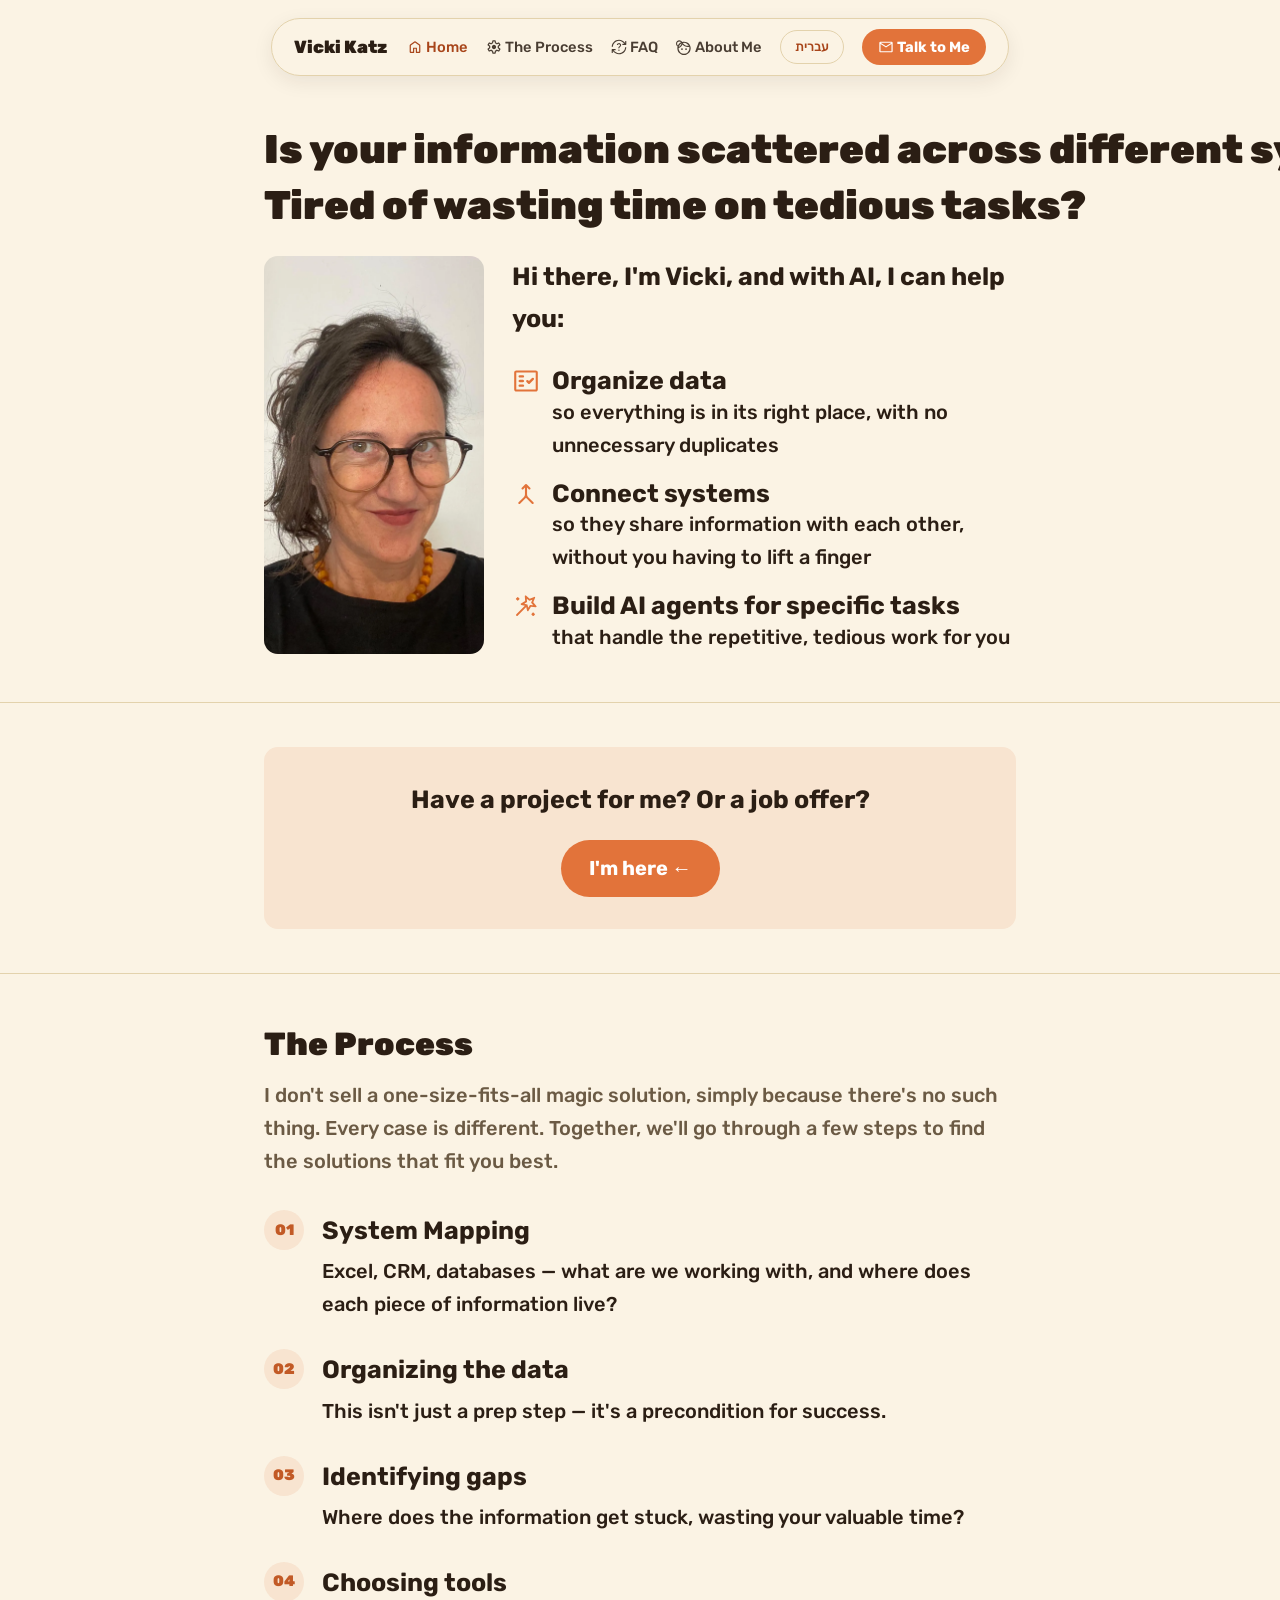
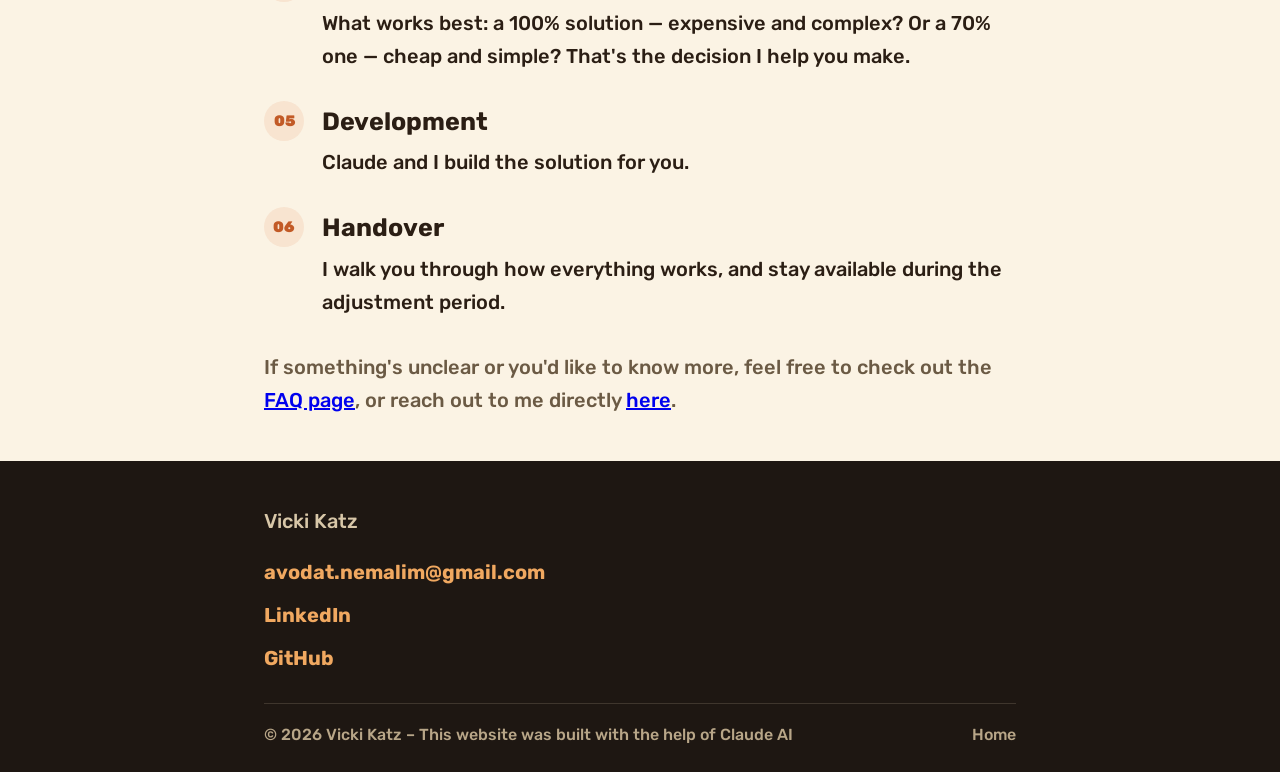
==== en/index.html @ 38c9c701 "Hide WhatsApp button until bot goes live" ====
<!DOCTYPE html>
<html lang="en" dir="ltr">
<head>
  <meta charset="UTF-8">
  <meta name="viewport" content="width=device-width, initial-scale=1.0">
  <title>Vicki Katz — Sorting Out the Chaos Between Your Systems</title>
  <meta name="description" content="Vicki Katz helps small businesses and freelancers organize information scattered across systems, and builds AI agents for specific tasks.">
  <link rel="canonical" href="https://vickatz.com/en/index.html">
  <link rel="alternate" hreflang="he" href="https://vickatz.com/">
  <link rel="alternate" hreflang="en" href="https://vickatz.com/en/index.html">
  <link rel="alternate" hreflang="x-default" href="https://vickatz.com/">
  <meta property="og:type" content="website">
  <meta property="og:locale" content="en_US">
  <meta property="og:site_name" content="Vicki Katz">
  <meta property="og:url" content="https://vickatz.com/en/index.html">
  <meta property="og:title" content="Vicki Katz — Sorting Out the Chaos Between Your Systems">
  <meta property="og:description" content="Vicki Katz helps small businesses and freelancers organize information scattered across systems, and builds AI agents for specific tasks.">
  <meta property="og:image" content="https://vickatz.com/pics/new.jpeg">
  <meta name="twitter:card" content="summary_large_image">
  <link rel="preconnect" href="https://fonts.googleapis.com">
  <link rel="preconnect" href="https://fonts.gstatic.com" crossorigin>
  <link href="https://fonts.googleapis.com/css2?family=Rubik:wght@400;500;700;900&display=swap" rel="stylesheet">
  <link rel="stylesheet" href="../css/style.css?v=18">
  <link rel="icon" type="image/svg+xml" href="../favicon.svg">
  <script type="application/ld+json">
  {
    "@context": "https://schema.org",
    "@type": "Person",
    "name": "Vicki Katz",
    "url": "https://vickatz.com/en/index.html",
    "image": "https://vickatz.com/pics/new.jpeg",
    "email": "mailto:avodat.nemalim@gmail.com",
    "jobTitle": "AI Implementation & Systems Integration",
    "sameAs": [
      "https://www.linkedin.com/in/vickatz-avodat-nemalim/",
      "https://github.com/Barbalisious"
    ],
    "knowsAbout": ["AI agents", "Claude API", "Claude MCP", "system integration", "data organization", "automation"]
  }
  </script>
</head>
<body>

  <header class="site-header">
    <div class="container">
      <a class="brand" href="index.html">Vicki Katz</a>
      <nav class="main-nav">
        <a href="#hero" class="nav-link"><svg class="nav-icon" viewBox="0 -960 960 960" fill="currentColor" aria-hidden="true"><path d="M231.72-191.72h130.4v-211.61q0-15.17 10.61-25.77 10.6-10.61 25.77-10.61h163.33q14.79 0 25.42 10.61 10.63 10.6 10.63 25.77v211.61h130.4v-373.22L480-751.05 231.72-564.94v373.22Zm-72.42 0v-373.16q0-17.33 7.38-32.48 7.37-15.15 21.46-25.44l248.28-186.33q19.39-14.58 43.54-14.58t43.62 14.58L771.86-622.8q14.16 10.29 21.58 25.44 7.42 15.15 7.42 32.48v373.16q0 30.11-21.2 51.27-21.2 21.15-51.38 21.15h-163.5q-15.16 0-25.77-10.61-10.6-10.6-10.6-25.77v-214.56h-96.82v214.56q0 15.17-10.62 25.77-10.61 10.61-25.38 10.61H231.58q-29.95 0-51.11-21.15-21.17-21.16-21.17-51.27ZM480-471.76Z"/></svg>Home</a>
        <a href="#services" class="nav-link"><svg class="nav-icon" viewBox="0 -960 960 960" fill="currentColor" aria-hidden="true"><path d="M417.25-79.97q-16.03 0-28.29-10.19-12.26-10.19-14.26-26.39l-13.67-90.07q-15.41-5.79-33.25-15.65-17.85-9.87-30.91-20.16l-81.93 36.66q-15.63 6.91-31.34 1.77-15.71-5.14-24.18-19.64L96.84-334.41q-8.64-13.97-5.11-29.88 3.54-15.92 17.17-26.4l75.43-56.16q-1.43-7.35-1.76-15.9-.34-8.55-.34-17.25 0-6.87.42-16.24.42-9.37 1.84-18.24l-74.93-55.09q-13.86-10.07-17.53-25.94-3.67-15.87 5.31-30.58l62.08-110.19q8.58-14.1 24.37-19.44 15.78-5.34 31.08 1.23l83.64 37.34q11.9-9.81 28.72-19.47 16.81-9.66 33.8-15.44l13.67-91.82q2-16.44 14.34-26.71t28.71-10.27h125q16.03 0 28.29 10.27 12.26 10.27 14.6 26.71l13.48 90.22q15.92 6.04 33.03 15.62 17.1 9.58 29.65 20.89l83.59-37.34q15.3-6.57 30.68-1.23 15.37 5.34 24.18 19.44l62.9 110.19q8.49 14.54 4.82 30.77t-17.2 25.75l-77 55.09q1.09 8.2 1.67 16.82.58 8.62.58 17.66 0 9.04-.62 17.58-.62 8.55-1.8 16.4l76.34 55.09q13.86 9.86 17.36 26.09 3.5 16.22-4.98 30.43l-62.07 110.77q-8.92 14.26-24.7 19.52-15.79 5.26-31.09-1.65l-82.98-37.33q-11.89 10.13-27.71 19.67-15.81 9.53-34.47 16.64l-13.66 90.24q-2.34 16.2-14.6 26.39-12.26 10.19-28.29 10.19h-125.5Zm22.52-72.42h79.51l14.73-110.18q31.91-8 59.68-23.96t50.94-40.09l104.09 45 36.77-66.49-91.44-67.19q3.83-16.32 6.49-32.23 2.66-15.91 2.66-32.47 0-16.74-2.07-32.4-2.08-15.65-7.08-32.3l91.76-67.86-36.43-66.49-104.68 45.33q-21.5-24.22-50.01-41.41-28.52-17.2-60.68-22.79l-13.59-110.36h-80.68l-13.18 110.11q-34.56 7.6-61.78 23.21-27.23 15.6-51.3 40.91l-102.61-45-37.35 66.49 90.37 66.12q-4.33 17.32-6.83 33.34-2.49 16.03-2.49 32.57 0 16.6 2.24 32.75 2.25 16.14 6.58 33.47l-89.87 66.2 37.43 66.49 102.36-44.58q24.41 24.64 52.59 40.59 28.18 15.94 60.66 23.78l13.21 109.44ZM478.84-350q53.77 0 91.77-38.05 38-38.05 38-92T570.57-572q-38.03-38-91.96-38-54.42 0-92.21 38.05-37.79 38.05-37.79 92T386.4-388q37.79 38 92.44 38Zm.99-130.5Z"/></svg>The Process</a>
        <a href="faq.html" class="nav-link"><svg class="nav-icon" viewBox="0 -960 960 960" fill="currentColor" aria-hidden="true"><path d="M479.76-40.36q-110 0-209.08-59.04-99.09-59.04-160.38-143.5v93.42q0 14.62-10.09 24.53-10.08 9.92-24.36 9.92-14.62 0-24.7-9.92-10.09-9.91-10.09-24.53v-174.93q0-15.33 10.53-25.85 10.52-10.52 25.85-10.52h174.93q14.28 0 24.37 10.08 10.08 10.08 10.08 24.7t-10.08 24.53q-10.09 9.92-24.37 9.92h-91.22q50 73.39 137.86 127.55 87.87 54.17 180.75 54.17 143.41 0 248.7-95.45 105.29-95.45 119.89-236.4 1.41-14.37 11.53-24.46 10.12-10.1 24.9-10.1 13.54 0 23.87 9.52 10.34 9.52 9.34 23.06-7.55 85.2-44.48 158.89-36.92 73.68-95.83 128.05-58.92 54.36-135.43 85.36t-162.49 31Zm.24-809.47q-143.41 0-248.7 95.61-105.29 95.62-119.73 236.57-1.57 14.37-11.69 24.29-10.12 9.93-24.57 9.93-14.11 0-24.2-9.83-10.1-9.83-8.76-24.02 7.06-84.08 43.9-157.48 36.84-73.41 95.68-127.69 58.85-54.28 135.31-85.57Q393.7-919.3 480-919.3q110 0 209.32 59.36 99.33 59.36 160.14 143.51v-93.43q0-14.77 10.13-24.77 10.12-10.01 24.73-10.01 14.61 0 24.61 10.01 10.01 10 10.01 24.77v174.93q0 15.34-10.53 25.69-10.52 10.36-25.52 10.36H707.96q-14.61 0-24.7-9.92-10.08-9.92-10.08-24.53 0-14.62 10.08-24.7 10.09-10.09 24.7-10.09h90.89q-49.89-73.6-138.23-127.66-88.34-54.05-180.62-54.05Zm26.77 588.99q12.51-12.34 12.51-29.73 0-17.38-12.51-29.56-12.51-12.19-29.73-12.19-17.21 0-29.6 12.39t-12.39 29.6q0 17.22 12.39 29.53 12.39 12.3 29.6 12.3 17.22 0 29.73-12.34Zm45.17-230.33q28.26-28.42 42.11-53.47 13.84-25.06 13.84-54.77 0-51.5-36.22-82.53-36.22-31.04-89.65-31.04-40.88 0-73.51 16.81-32.64 16.81-52.7 48.37-7.89 11.64-3.36 24.64 4.53 13.01 17.4 18 12.29 5.07 24.92-.41 12.63-5.48 22.08-16.3 12.36-13.36 28.77-20.88 16.4-7.53 35.52-7.53 26.5 0 44.69 14.84 18.18 14.83 18.18 40.33 0 19.28-11.6 37.07-11.6 17.8-32.13 37.08-30.16 28.13-42.11 46.99-11.95 18.85-14.95 44.43-2.08 13.87 7.6 23.88 9.68 10.02 23.14 10.02 13.54 0 22.76-9.56 9.22-9.56 13.19-23.19 3.74-15.89 13.55-30.19 9.8-14.31 28.48-32.59Z"/></svg>FAQ</a>
        <a href="background.html" class="nav-link"><svg class="nav-icon" viewBox="0 -960 960 960" fill="currentColor" aria-hidden="true"><path d="M321.01-321.41q-15.2-15.29-15.2-37.35 0-22.06 15.3-37.26t37.35-15.2q22.06 0 37.26 15.29 15.21 15.3 15.21 37.36t-15.3 37.26q-15.3 15.2-37.35 15.2-22.06 0-37.27-15.3Zm243.93 0q-15.2-15.29-15.2-37.35 0-22.06 15.3-37.26 15.29-15.2 37.35-15.2 22.06 0 37.34 15.29 15.28 15.3 15.28 37.36t-15.37 37.26q-15.38 15.2-37.44 15.2-22.05 0-37.26-15.3ZM480-72.39q136.97 0 232.41-95.26 95.44-95.25 95.44-232.4 0-24.81-3.67-48.43-3.67-23.61-10.33-44.4-20.34 5.16-41.86 7.24-21.53 2.09-46.34 2.09-93.72 0-176.94-38.89T386.56-633.18q-32.85 78.37-93.62 136.85-60.77 58.48-140.31 90.01v6.53q0 137.11 95.26 232.25Q343.15-72.39 480-72.39Zm-82-647.14q73.5 91.03 147.14 130.95 73.64 39.91 162.27 39.91 20.97 0 34.45-1.33 13.47-1.33 29.47-5.5-43.66-77.5-118.97-126T479.87-730q-22.54 0-44.2 3.25Q414-723.5 398-719.53ZM160.33-481q47.84-20.83 102.42-79.25t80.92-140.58q-79.17 37.5-121.42 94.08T160.33-481ZM398-719.5Zm-54.33 18.67ZM120.61-575.06q29.61-60.66 76.62-107.83 47.01-47.17 107.87-77.07-18.04-25.02-45.96-39.76-27.92-14.74-60.86-14.74-55.64 0-94.02 38.52-38.39 38.52-38.39 94.35 0 33.16 14.66 60.9 14.65 27.74 40.08 45.63ZM324.35-31.48Q251.48-63 197.21-117.04q-54.28-54.04-85.72-127.03-31.44-72.98-31.44-155.96 0-29.63 4.28-58.27 4.27-28.64 12.33-55.48-43.33-25.93-69.41-70.08Q1.18-628.02 1.18-681.6q0-82.43 57.43-139.99 57.42-57.56 139.65-57.56 52.7 0 96.98 25.81 44.29 25.81 70.98 69.76 26.85-8.06 55.45-12.33 28.6-4.28 58.83-4.28 82.74 0 155.51 31.59 72.78 31.6 127.04 85.66 54.26 54.06 85.7 127.04 31.44 72.97 31.44 155.95 0 82.97-31.5 155.82t-85.6 127.09q-54.11 54.24-127 85.65Q563.2.03 480.2.03q-82.99 0-155.85-31.51Zm-127.23-651.4Z"/></svg>About Me</a>
        <a class="lang-switch" href="../index.html">עברית</a>
        <a class="nav-cta" href="mailto:avodat.nemalim@gmail.com"><svg class="nav-icon" viewBox="0 -960 960 960" fill="currentColor" aria-hidden="true"><path d="M152.39-159.3q-29.62 0-51.02-21.4-21.4-21.41-21.4-51.02v-496.56q0-29.68 21.4-51.13 21.4-21.45 51.02-21.45h655.22q29.68 0 51.13 21.45 21.45 21.45 21.45 51.13v496.56q0 29.61-21.45 51.02-21.45 21.4-51.13 21.4H152.39Zm655.22-502.84L499.48-461.48q-5.02 2.65-9.6 4.31-4.58 1.66-9.88 1.66-5.3 0-9.88-1.66-4.58-1.66-9.27-4.31L152.39-662.14v430.42h655.22v-430.42ZM480-518.28l324.28-210H156.39l323.61 210ZM152.39-662.14v8.3-47.34.68-27.78 27.62-.89V-653.79v-8.33 430.4-430.42Z"/></svg>Talk to Me</a>
      </nav>
    </div>
  </header>

  <main>
    <section id="hero" class="hero">
      <div class="container">
        <h1>
          <span class="hero-line">Is your information scattered across different systems?</span>
          <span class="hero-line">Tired of wasting time on tedious tasks?</span>
        </h1>
        <div class="hero-content">
          <div class="hero-portrait">
            <picture>
              <source srcset="../pics/new.webp" type="image/webp">
              <img src="../pics/new.jpeg" alt="Vicki Katz" width="1200" height="1599">
            </picture>
          </div>
          <div class="hero-text">
            <h2 class="hero-subhead">Hi there, I'm Vicki, and with AI, I can help you:</h2>
            <ul class="hero-services-list">
              <li>
                <span class="service-icon" aria-hidden="true">
                  <svg viewBox="0 -960 960 960" fill="currentColor"><path d="M147.06-119.3q-29.62 0-51.02-21.4-21.4-21.41-21.4-51.02v-576.56q0-29.68 21.4-51.13 21.4-21.45 51.02-21.45h665.88q29.69 0 51.13 21.45 21.45 21.45 21.45 51.13v576.56q0 29.61-21.45 51.02-21.44 21.4-51.13 21.4H147.06Zm0-72.42h665.88v-576.56H147.06v576.56ZM375.82-280q16.84 0 28.42-11.5 11.58-11.5 11.58-28.5t-11.58-28.5Q392.66-360 375.82-360H264.08q-17 0-28.5 11.5t-11.5 28.5q0 17 11.5 28.5t28.5 11.5h111.74Zm206.26-196.33-29.06-29q-12.02-12-28.02-11.5t-28 12.5q-11 12-11.5 28t11.5 28l59.41 59.07q11 11.19 25.7 11.19t25.58-10.89l136.05-136.11q12-12 12-28t-12-28q-12-12-28.5-12t-28.52 12.04l-104.64 104.7ZM375.82-440q16.84 0 28.42-11.5 11.58-11.5 11.58-28.5t-11.58-28.5Q392.66-520 375.82-520H264.08q-17 0-28.5 11.5t-11.5 28.5q0 17 11.5 28.5t28.5 11.5h111.74Zm0-160q16.84 0 28.42-11.5 11.58-11.5 11.58-28.5t-11.58-28.5Q392.66-680 375.82-680H264.08q-17 0-28.5 11.5t-11.5 28.5q0 17 11.5 28.5t28.5 11.5h111.74ZM147.06-191.72v-576.56 576.56Z"/></svg>
                </span>
                <span class="service-text"><strong>Organize data</strong>so everything is in its right place, with no unnecessary duplicates</span>
              </li>
              <li>
                <span class="service-icon" aria-hidden="true">
                  <svg viewBox="0 -960 960 960" fill="currentColor"><path d="m480-347.29-202.8 202.8q-10.52 10.68-25.06 10.64-14.54-.03-25.31-11.14-11.03-10.69-11.03-25.03 0-14.33 11.03-25.52l175.65-175.81q23.2-22.87 32.34-45.62 9.14-22.74 9.14-58.86v-226.49l-56.82 56.81q-10.85 10.68-25.18 10.68-14.34 0-25.19-11.01-11.02-11.02-11.02-25.36t11.02-25.52l117.64-117.64q10.85-10.85 25.59-10.85t25.93 10.85l117.8 118.14q10.52 10.68 10.69 25.1.17 14.42-10.69 25.28-11.02 11.18-25.44 11.22-14.41.04-25.1-10.98l-56.81-56.72v226.49q0 36.12 8.97 58.86 8.97 22.75 32.17 45.62l176.15 175.98q10.53 11.02 10.65 25.39.13 14.37-10.65 24.99-11.02 11.18-25.43 11.18-14.42 0-25.44-11.18L480-347.29Z"/></svg>
                </span>
                <span class="service-text"><strong>Connect systems</strong>so they share information with each other, without you having to lift a finger</span>
              </li>
              <li>
                <span class="service-icon" aria-hidden="true">
                  <svg viewBox="0 -960 960 960" fill="currentColor"><path d="m649.74-451.33-88.41 142.16q-8.29 14-23.73 11-15.43-3-19.43-18.16L487-442.83 193.36-149.86q-9.69 9.69-22.19 9.53-12.5-.17-22-9.5-9.67-9.34-9.67-22.17 0-12.83 9.69-22.54l292.48-292.63L315.5-518.5q-15.5-4-18.08-19.25-2.59-15.25 11.08-23.92l142.17-88.73-11.5-167.1q-1.34-15.52 12.75-22.84 14.08-7.33 26.25 3.01L606-729.67 761-792q14.67-5.83 25.5 5.3 10.83 11.13 5.33 25.7l-63 155 107.84 128q10.33 12.17 3.34 26.25T817.5-439l-167.76-12.33ZM138.07-712.54q-4.9-4.91-4.9-11.19 0-6.27 4.83-11.44l47.2-46.8q4.92-4.86 11.19-4.86 6.28 0 11.44 4.83l46 46q4.84 4.98 4.84 11.33 0 6.36-4.84 11.34l-47.16 46.83q-4.84 5.17-11.34 5.17T184-666.5l-45.93-46.04ZM557-422.17l58.77-95 112.06 8.34-72.66-85.67L697-698l-103.5 41.83-85.67-72.5 8.34 112.02-95 59.15L530-530.33l27 108.16ZM713.33-138l-46.59-46.6q-4.91-4.9-4.82-11.4.08-6.5 5.25-11.33l46.03-45.93q4.92-4.91 11.19-4.91 6.28 0 11.44 4.84l46.6 46.59q4.9 4.91 4.65 11.41t-5.15 11.4L736-138q-4.98 4.83-11.33 4.83-6.36 0-11.34-4.83Zm-138.5-437.83Z"/></svg>
                </span>
                <span class="service-text"><strong>Build AI agents for specific tasks</strong>that handle the repetitive, tedious work for you</span>
              </li>
            </ul>
          </div>
        </div>
      </div>
    </section>

    <section id="contact" class="contact-box">
      <div class="container">
        <div class="contact-card">
          <p>Have a project for me? Or a job offer?</p>
          <a class="btn" href="mailto:avodat.nemalim@gmail.com">I'm here ←</a>
        </div>
      </div>
    </section>

    <section id="services" class="steps-section">
      <div class="container">
        <div class="steps-header">
          <h2>The Process</h2>
          <p>I don't sell a one-size-fits-all magic solution, simply because there's no such thing. Every case is different. Together, we'll go through a few steps to find the solutions that fit you best.</p>
        </div>
        <div class="steps-list">
          <div class="step-item">
            <span class="step-num">01</span>
            <div class="step-body">
              <h3>System Mapping</h3>
              <p>Excel, CRM, databases — what are we working with, and where does each piece of information live?</p>
            </div>
          </div>
          <div class="step-item">
            <span class="step-num">02</span>
            <div class="step-body">
              <h3>Organizing the data</h3>
              <p>This isn't just a prep step — it's a precondition for success.</p>
            </div>
          </div>
          <div class="step-item">
            <span class="step-num">03</span>
            <div class="step-body">
              <h3>Identifying gaps</h3>
              <p>Where does the information get stuck, wasting your valuable time?</p>
            </div>
          </div>
          <div class="step-item">
            <span class="step-num">04</span>
            <div class="step-body">
              <h3>Choosing tools</h3>
              <p>What works best: a 100% solution — expensive and complex? Or a 70% one — cheap and simple? That's the decision I help you make.</p>
            </div>
          </div>
          <div class="step-item">
            <span class="step-num">05</span>
            <div class="step-body">
              <h3>Development</h3>
              <p>Claude and I build the solution for you.</p>
            </div>
          </div>
          <div class="step-item">
            <span class="step-num">06</span>
            <div class="step-body">
              <h3>Handover</h3>
              <p>I walk you through how everything works, and stay available during the adjustment period.</p>
            </div>
          </div>
        </div>
        <p class="steps-followup">If something's unclear or you'd like to know more, feel free to check out the <a href="faq.html">FAQ page</a>, or reach out to me directly <a href="mailto:avodat.nemalim@gmail.com">here</a>.</p>
      </div>
    </section>
  </main>

  <footer class="site-footer">
    <div class="container">
      <p class="footer-lead">Vicki Katz</p>
      <ul class="contact-list">
        <li><a href="mailto:avodat.nemalim@gmail.com">avodat.nemalim@gmail.com</a></li>
        <li><a href="https://www.linkedin.com/in/vickatz-avodat-nemalim/" target="_blank" rel="noopener">LinkedIn</a></li>
        <li><a href="https://github.com/Barbalisious" target="_blank" rel="noopener">GitHub</a></li>
      </ul>
      <div class="footer-bottom">
        <span>© 2026 Vicki Katz – This website was built with the help of Claude AI</span>
        <a href="index.html">Home</a>
      </div>
    </div>
  </footer>

  <!-- WhatsApp bot not live yet (pending Meta Business Verification) - hidden until ready
  <a class="whatsapp-float" href="https://wa.me/972515241006?text=Hi%2C%20I%27d%20like%20to%20hear%20more%20about%20your%20services" target="_blank" rel="noopener" aria-label="Message me on WhatsApp">
    <svg viewBox="0 0 32 32" aria-hidden="true"><path d="M16.04 3C9.37 3 3.98 8.39 3.98 15.06c0 2.23.6 4.32 1.65 6.12L3 29l8.02-2.1a12.02 12.02 0 0 0 5.02 1.09h.01c6.67 0 12.06-5.39 12.06-12.06C28.11 8.39 22.72 3 16.04 3zm0 21.9h-.01a9.85 9.85 0 0 1-5.02-1.37l-.36-.21-4.76 1.25 1.27-4.64-.24-.38a9.83 9.83 0 0 1-1.51-5.23c0-5.44 4.43-9.87 9.88-9.87 5.44 0 9.87 4.43 9.87 9.87 0 5.45-4.43 9.88-9.87 9.88zm5.42-7.4c-.3-.15-1.76-.87-2.03-.97-.27-.1-.47-.15-.67.15-.2.3-.77.97-.94 1.17-.17.2-.35.22-.65.07-.3-.15-1.25-.46-2.38-1.47-.88-.78-1.47-1.75-1.65-2.05-.17-.3-.02-.46.13-.6.13-.13.3-.35.45-.52.15-.17.2-.3.3-.5.1-.2.05-.37-.02-.52-.07-.15-.67-1.61-.92-2.2-.24-.58-.49-.5-.67-.51h-.57c-.2 0-.52.07-.79.37-.27.3-1.04 1.02-1.04 2.48 0 1.46 1.06 2.87 1.21 3.07.15.2 2.09 3.2 5.07 4.49.71.31 1.26.49 1.69.63.71.23 1.36.2 1.87.12.57-.09 1.76-.72 2.01-1.41.25-.7.25-1.29.17-1.41-.07-.13-.27-.2-.57-.35z"/></svg>
  </a>
  -->

  <script src="../js/scrollspy.js" defer></script>
</body>
</html>
---- css/style.css ----
/* ---------- Design tokens: Warm Rustic palette ---------- */
:root {
  --bg: #FBF3E4;          /* soft cream background */
  --surface: #F3E4C6;     /* light tan surface (cards, chips) */
  --text: #2B1E14;        /* warm near-black brown, body text */
  --text-muted: #6B5A44;  /* warm muted brown-gray */
  --accent: #E2733A;      /* coral-orange, primary accent (backgrounds/buttons only) */
  --accent-dark: #C25A26; /* darker coral, hover state */
  --accent-text: #A8451A; /* accent text on light bg — meets WCAG AA 4.5:1 (accent alone is only 2.82:1) */
  --olive: #55552B;       /* olive green, secondary accent */
  --brick: #6E2A1C;       /* dark brick red, dramatic accent */
  --dark-bg: #1E1712;     /* near-black warm brown, dark sections */
  --dark-text: #F3E4C6;   /* cream text on dark sections */
  --border: #E3D2AC;      /* warm border tone */
  --olive-tint: #E2DBC8;  /* olive, lightened for section backgrounds */
  --brick-tint: #E6D5C6;  /* brick, lightened for section backgrounds */
  --accent-tint: #F8E4D0; /* coral accent, lightened for section backgrounds */
  --radius: 14px;
  --max-width: 800px;
  --font: "Rubik", -apple-system, "Segoe UI", Roboto, "Helvetica Neue", Arial, sans-serif;

  /* ---------- Type scale: 1.25 ratio between each level ---------- */
  --fs-small: 16px;
  --fs-body: 20px;
  --fs-h3: 25px;
  --fs-h2: 32px;
  --fs-h1-max: 40px;
}

* { box-sizing: border-box; }

html, body {
  margin: 0;
  padding: 0;
  scroll-behavior: smooth;
}

body {
  background: var(--bg);
  color: var(--text);
  font-family: var(--font);
  line-height: 1.65;
  font-size: var(--fs-body);
  font-weight: 500;
}

.container {
  max-width: var(--max-width);
  margin-inline: auto;
  padding-inline: 24px;
}

/* ---------- Floating pill header ---------- */
header.site-header {
  position: sticky;
  top: 18px;
  z-index: 100;
  display: flex;
  justify-content: center;
  padding-inline: 16px;
}

.site-header .container {
  display: flex;
  align-items: center;
  justify-content: space-between;
  gap: 20px;
  flex-wrap: wrap;
  background: var(--bg);
  border: 1px solid var(--border);
  border-radius: 999px;
  padding: 10px 22px;
  box-shadow: 0 6px 20px rgba(43, 30, 20, 0.08);
  max-width: fit-content;
}

@media (max-width: 640px) {
  .site-header .container {
    max-width: calc(100vw - 32px);
    border-radius: 24px;
    flex-direction: column;
    align-items: center;
    padding: 16px 18px;
  }

  nav.main-nav {
    flex-wrap: wrap;
    justify-content: center;
    row-gap: 12px;
  }
}

.brand {
  font-weight: 900;
  font-size: 1.1rem;
  color: var(--text);
  text-decoration: none;
}

nav.main-nav {
  display: flex;
  align-items: center;
  gap: 18px;
  font-size: 0.92rem;
}

nav.main-nav a {
  display: inline-flex;
  align-items: center;
  gap: 3px;
  color: var(--text);
  text-decoration: none;
  opacity: 0.85;
  font-weight: 500;
}

.nav-icon {
  flex: 0 0 auto;
  width: 16px;
  height: 16px;
  display: block;
}

nav.main-nav a:hover { opacity: 1; color: var(--accent-text); }

nav.main-nav a.lang-switch {
  border: 1px solid var(--border);
  border-radius: 999px;
  padding: 5px 14px;
  font-size: 0.82rem;
  color: var(--accent-text);
  opacity: 1;
}

nav.main-nav a.lang-switch:hover {
  background: var(--accent);
  color: #fff;
  border-color: var(--accent);
}

nav.main-nav a.nav-link.active {
  opacity: 1;
  color: var(--accent-text);
}

nav.main-nav a.nav-cta {
  background: var(--accent);
  color: #fff;
  border-radius: 999px;
  padding: 6px 16px;
  opacity: 1;
  font-weight: 700;
}

nav.main-nav a.nav-cta:hover {
  background: var(--accent-dark);
  color: #fff;
}

/* ---------- Hero ---------- */
.hero {
  padding-block: 64px 48px;
}

.hero h1 {
  font-family: var(--font);
  font-weight: 900;
  margin: 0 0 22px;
  color: var(--text);
}

/* Each sentence must stay on its own single line, never wrapping to a
   second line — font-size scales down with viewport width to keep the
   longer sentence intact on narrow screens. */
.hero-line {
  display: block;
  font-size: clamp(1.3rem, 5.2vw, 2.5rem);
  line-height: 1.4;
  white-space: nowrap;
}

@media (max-width: 480px) {
  .hero-line {
    font-size: clamp(1rem, 5.8vw, 2.5rem);
    white-space: normal;
  }
}

.hero-content {
  display: flex;
  align-items: stretch;
  gap: 28px;
}

.hero-portrait {
  flex: 0 0 auto;
  width: 220px;
  border-radius: var(--radius);
  overflow: hidden;
}

.hero-portrait img {
  display: block;
  width: 100%;
  height: 100%;
  object-fit: cover;
}

.hero-text {
  flex: 1 1 auto;
  min-width: 0;
}

@media (max-width: 640px) {
  .hero-content {
    flex-direction: column;
  }

  .hero-portrait {
    width: 140px;
    height: auto;
    align-self: flex-start;
  }

  .hero-portrait img {
    height: auto;
  }
}

.hero-subhead {
  margin: 0 0 28px;
  max-width: 34em;
  font-size: var(--fs-h3);
  font-weight: 700;
}

.hero-services-list {
  list-style: none;
  margin: 0;
  padding: 0;
  display: flex;
  flex-direction: column;
  gap: 18px;
}

.hero-services-list li {
  display: flex;
  align-items: flex-start;
  gap: 12px;
}

.service-icon {
  flex: 0 0 auto;
  width: 28px;
  height: 28px;
  color: var(--accent);
}

.service-icon svg {
  display: block;
  width: 100%;
  height: 100%;
}

.service-text {
  font-size: var(--fs-body);
  color: var(--text);
}

.service-text strong {
  display: block;
  font-size: var(--fs-h3);
  font-weight: 700;
  line-height: 1.15;
  color: var(--text);
}

/* ---------- Sections ---------- */
section {
  padding-block: 44px;
  border-top: 1px solid var(--border);
}

section:first-of-type { border-top: none; }

section h2 {
  font-weight: 900;
  font-size: var(--fs-h2);
  margin: 0 0 20px;
}

section h3 {
  font-weight: 700;
  font-size: var(--fs-h3);
  margin: 28px 0 8px;
}

section p {
  margin: 0 0 14px;
  color: var(--text);
}

section p.muted {
  color: var(--text-muted);
  font-size: var(--fs-small);
}

/* ---------- "Talk to me" box ---------- */
.contact-box {
  padding-block: 44px;
}

.contact-card {
  background: var(--accent-tint);
  border-radius: var(--radius);
  padding: 32px 28px;
  text-align: center;
}

.contact-card p {
  font-size: var(--fs-h3);
  font-weight: 700;
  margin: 0 0 20px;
}

.btn {
  display: inline-block;
  background: var(--accent);
  color: #fff;
  text-decoration: none;
  font-weight: 700;
  padding: 12px 28px;
  border-radius: 999px;
  transition: background 0.2s ease;
}

.btn:hover {
  background: var(--accent-dark);
  color: #fff;
}

/* ---------- "How it works" steps (static, no scroll-driven reveal) ---------- */
.steps-section {
  padding-block: 44px;
}

.steps-header {
  margin-bottom: 32px;
}

.steps-header h2 {
  margin: 0 0 8px;
}

.steps-header p {
  color: var(--text-muted);
  margin: 0;
}

.steps-list {
  display: flex;
  flex-direction: column;
  gap: 28px;
}

.step-item {
  display: flex;
  align-items: flex-start;
  gap: 18px;
}

.steps-followup {
  margin: 32px 0 0;
  color: var(--text-muted);
}

.step-num {
  flex: 0 0 auto;
  width: 40px;
  height: 40px;
  border-radius: 50%;
  background: var(--accent-tint);
  color: var(--accent-dark);
  display: flex;
  align-items: center;
  justify-content: center;
  font-weight: 900;
  font-size: 0.95rem;
}

.step-body h3 {
  margin: 0 0 4px;
}

.step-body p {
  margin: 0;
}

/* ---------- Dark section (visual rhythm break) ---------- */
section.section-dark {
  background: var(--dark-bg);
  color: var(--dark-text);
}

section.section-dark h2 {
  color: var(--dark-text);
}

section.section-dark p,
section.section-dark p.muted {
  color: #D8C7A8;
}

section.section-dark .contact-list a,
section.section-dark .cta-line a {
  color: #F0A860;
}

section.section-dark .contact-note {
  color: #B8A688;
}

section.section-dark .btn {
  background: var(--accent);
}

/* ---------- Chips (tools) ---------- */
.chips {
  display: flex;
  flex-wrap: wrap;
  gap: 10px;
  margin-top: 10px;
}

.chip {
  background: var(--surface);
  border: 1px solid var(--border);
  border-radius: 999px;
  padding: 6px 14px;
  font-size: var(--fs-small);
  color: var(--olive);
  font-weight: 500;
}

/* ---------- Contact ---------- */
.contact-list {
  list-style: none;
  padding: 0;
  margin: 18px 0 0;
  display: flex;
  flex-direction: column;
  gap: 10px;
}

.contact-list a {
  color: var(--accent-text);
  text-decoration: none;
  font-weight: 700;
}

.contact-list a:hover { text-decoration: underline; }

.contact-note {
  color: var(--text-muted);
  font-size: var(--fs-small);
}

.cta-line {
  margin-top: 26px;
  font-weight: 700;
}

.cta-line a {
  color: var(--accent-text);
  text-decoration: none;
}

.cta-line a:hover { text-decoration: underline; }

/* ---------- Source / citation note ---------- */
.source-note {
  border-inline-start: 3px solid var(--accent);
  padding-inline-start: 14px;
  color: var(--text-muted);
  font-size: var(--fs-small);
}

.scroll-invite {
  text-align: center;
  color: var(--text-muted);
  margin-top: 30px;
  font-size: var(--fs-small);
}

/* ---------- Two-path CTA (About section) ---------- */
.path-grid {
  display: grid;
  grid-template-columns: repeat(2, 1fr);
  gap: 18px;
  margin-top: 32px;
}

.path-card {
  background: var(--surface);
  border: 1px solid var(--border);
  border-radius: var(--radius);
  padding: 22px;
}

.path-card h3 {
  margin: 0 0 8px;
}

.path-card p {
  color: var(--text-muted);
  font-size: var(--fs-small);
  margin: 0;
}

/* ---------- FAQ accordion ---------- */
.faq-list {
  display: flex;
  flex-direction: column;
  gap: 14px;
}

.faq-item {
  background: var(--surface);
  border: 1px solid var(--border);
  border-radius: var(--radius);
  overflow: hidden;
}

.faq-question {
  display: flex;
  align-items: center;
  justify-content: space-between;
  gap: 16px;
  padding: 18px 22px;
  cursor: pointer;
  list-style: none;
  font-weight: 700;
  font-size: var(--fs-h3);
  color: var(--text);
}

.faq-question::-webkit-details-marker { display: none; }
.faq-question::marker { content: ""; }

.faq-question:hover { color: var(--accent-dark); }

.faq-toggle {
  flex: 0 0 auto;
  width: 28px;
  height: 28px;
  border-radius: 50%;
  background: var(--accent-tint);
  color: var(--accent-dark);
  display: flex;
  align-items: center;
  justify-content: center;
  font-size: 1.2rem;
  line-height: 1;
  font-weight: 700;
  transition: transform 0.2s ease;
}

.faq-item[open] .faq-toggle {
  transform: rotate(45deg);
}

.faq-answer {
  padding: 0 22px 20px;
}

.faq-answer p {
  margin: 0 0 12px;
  color: var(--text);
}

.faq-answer p:last-child { margin-bottom: 0; }

.faq-answer ul {
  margin: 0;
  padding-inline-start: 20px;
}

.faq-answer li { margin-bottom: 8px; }

.faq-answer li:last-child { margin-bottom: 0; }

.faq-answer sup {
  font-size: 0.7em;
  color: var(--text-muted);
}

/* ---------- FAQ sources ---------- */
.faq-sources {
  margin-top: 36px;
}

.faq-sources h3 {
  margin: 0 0 12px;
  font-size: var(--fs-small);
  font-weight: 700;
  color: var(--text);
}

.faq-sources ol {
  margin: 0;
  padding-inline-start: 20px;
}

.faq-sources li { margin-bottom: 6px; }

.faq-sources li:last-child { margin-bottom: 0; }

/* ---------- Site footer (dark) ---------- */
.site-footer {
  background: var(--dark-bg);
  color: var(--dark-text);
  padding-block: 44px 24px;
}

.site-footer .footer-lead {
  color: #D8C7A8;
  font-size: var(--fs-body);
  margin: 0 0 18px;
}

.site-footer .contact-list a {
  color: #F0A860;
}

.site-footer .footer-bottom {
  margin-top: 28px;
  padding-top: 18px;
  border-top: 1px solid rgba(243, 228, 198, 0.15);
  display: flex;
  align-items: center;
  justify-content: space-between;
  font-size: var(--fs-small);
  color: #B8A688;
}

.site-footer .footer-bottom a {
  color: #B8A688;
  text-decoration: none;
}

/* ---------- WhatsApp floating button ---------- */
.whatsapp-float {
  position: fixed;
  bottom: 24px;
  right: 24px;
  z-index: 999;
  display: flex;
  align-items: center;
  justify-content: center;
  width: 56px;
  height: 56px;
  border-radius: 50%;
  background: #25D366;
  box-shadow: 0 4px 14px rgba(0, 0, 0, 0.25);
  transition: transform 0.15s ease, box-shadow 0.15s ease;
}

.whatsapp-float:hover,
.whatsapp-float:focus-visible {
  transform: scale(1.08);
  box-shadow: 0 6px 18px rgba(0, 0, 0, 0.3);
}

.whatsapp-float svg {
  width: 30px;
  height: 30px;
  fill: #fff;
}

@media (max-width: 600px) {
  .whatsapp-float {
    bottom: 16px;
    right: 16px;
    width: 50px;
    height: 50px;
  }

  .whatsapp-float svg {
    width: 26px;
    height: 26px;
  }
}

.site-footer .footer-bottom a:hover {
  color: #F0A860;
}
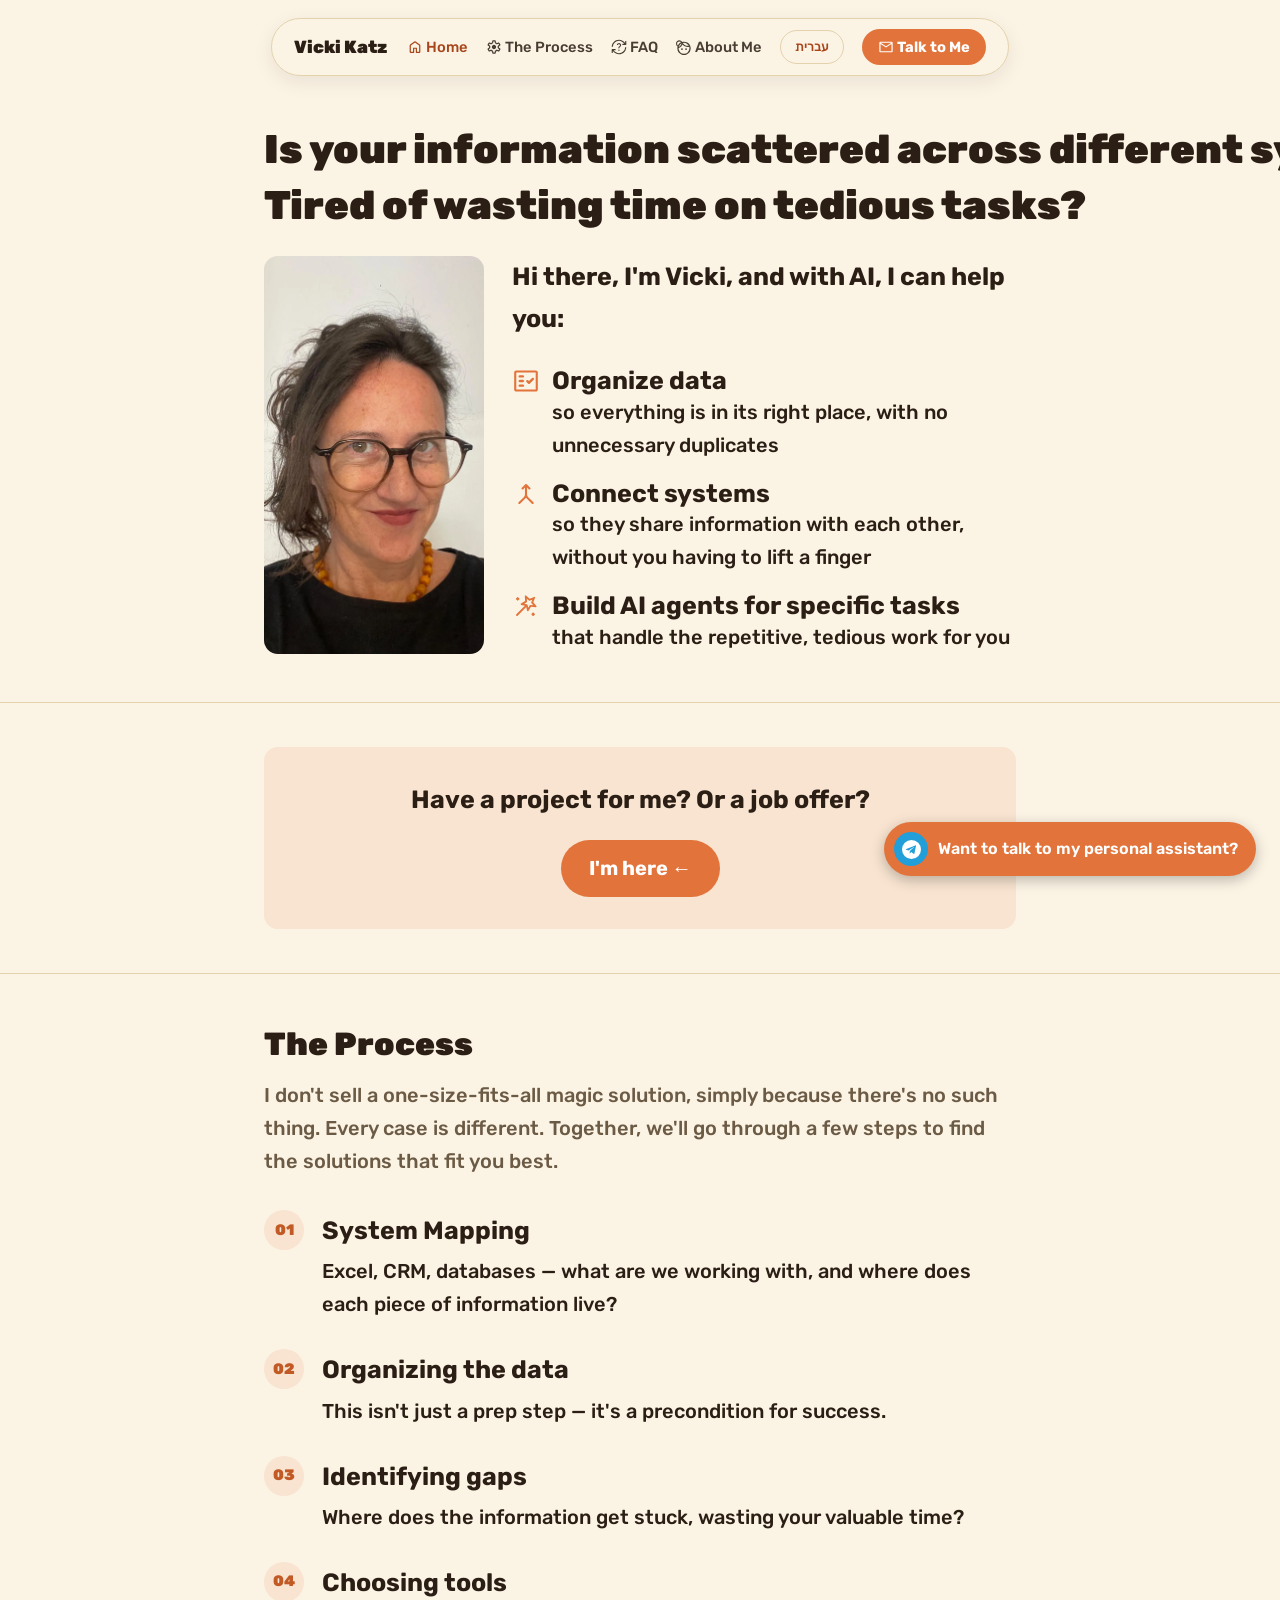
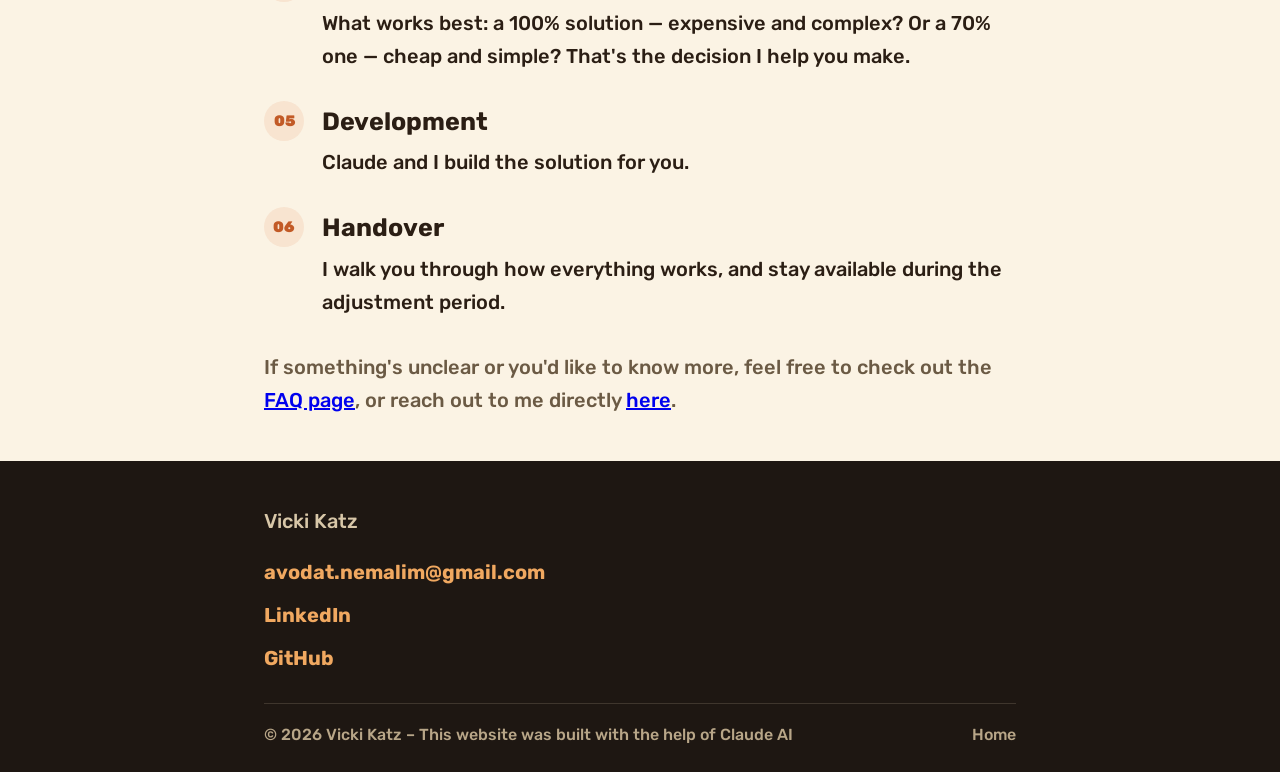
==== commit a241cedc: "Switch site banner from WhatsApp to Telegram bot Robot De Niro is live on Telegram now (@Robot_diner" ====
--- a/en/index.html
+++ b/en/index.html
@@ -175,11 +175,12 @@
     </div>
   </footer>
 
-  <!-- WhatsApp bot not live yet (pending Meta Business Verification) - hidden until ready
-  <a class="whatsapp-float" href="https://wa.me/972515241006?text=Hi%2C%20I%27d%20like%20to%20hear%20more%20about%20your%20services" target="_blank" rel="noopener" aria-label="Message me on WhatsApp">
-    <svg viewBox="0 0 32 32" aria-hidden="true"><path d="M16.04 3C9.37 3 3.98 8.39 3.98 15.06c0 2.23.6 4.32 1.65 6.12L3 29l8.02-2.1a12.02 12.02 0 0 0 5.02 1.09h.01c6.67 0 12.06-5.39 12.06-12.06C28.11 8.39 22.72 3 16.04 3zm0 21.9h-.01a9.85 9.85 0 0 1-5.02-1.37l-.36-.21-4.76 1.25 1.27-4.64-.24-.38a9.83 9.83 0 0 1-1.51-5.23c0-5.44 4.43-9.87 9.88-9.87 5.44 0 9.87 4.43 9.87 9.87 0 5.45-4.43 9.88-9.87 9.88zm5.42-7.4c-.3-.15-1.76-.87-2.03-.97-.27-.1-.47-.15-.67.15-.2.3-.77.97-.94 1.17-.17.2-.35.22-.65.07-.3-.15-1.25-.46-2.38-1.47-.88-.78-1.47-1.75-1.65-2.05-.17-.3-.02-.46.13-.6.13-.13.3-.35.45-.52.15-.17.2-.3.3-.5.1-.2.05-.37-.02-.52-.07-.15-.67-1.61-.92-2.2-.24-.58-.49-.5-.67-.51h-.57c-.2 0-.52.07-.79.37-.27.3-1.04 1.02-1.04 2.48 0 1.46 1.06 2.87 1.21 3.07.15.2 2.09 3.2 5.07 4.49.71.31 1.26.49 1.69.63.71.23 1.36.2 1.87.12.57-.09 1.76-.72 2.01-1.41.25-.7.25-1.29.17-1.41-.07-.13-.27-.2-.57-.35z"/></svg>
+  <a class="telegram-banner" href="https://t.me/Robot_dinero_bot" target="_blank" rel="noopener">
+    <span class="telegram-banner-icon">
+      <svg viewBox="0 0 240 240" aria-hidden="true"><path d="M120 0a120 120 0 1 0 0 240 120 120 0 0 0 0-240zm55.6 79.9-19 89.6c-1.4 6.4-5.2 8-10.6 5l-29.3-21.6-14.1 13.6c-1.6 1.6-2.9 2.9-6 2.9l2.1-30.2 55-49.7c2.4-2.1-.5-3.3-3.7-1.2l-68 42.8-29.3-9.1c-6.4-2-6.5-6.4 1.3-9.5l114.6-44.2c5.3-2 9.9 1.3 8.2 9.6z"/></svg>
+    </span>
+    <span>Want to talk to my personal assistant?</span>
   </a>
-  -->
 
   <script src="../js/scrollspy.js" defer></script>
 </body>
--- a/css/style.css
+++ b/css/style.css
@@ -648,46 +648,59 @@
   text-decoration: none;
 }
 
-/* ---------- WhatsApp floating button ---------- */
-.whatsapp-float {
+/* ---------- Telegram bot banner ---------- */
+.telegram-banner {
   position: fixed;
   bottom: 24px;
   right: 24px;
   z-index: 999;
   display: flex;
   align-items: center;
+  gap: 10px;
+  max-width: calc(100vw - 32px);
+  padding: 10px 18px 10px 10px;
+  border-radius: 999px;
+  background: var(--accent);
+  color: #fff;
+  font-family: var(--font);
+  font-weight: 600;
+  font-size: 16px;
+  text-decoration: none;
+  box-shadow: 0 4px 14px rgba(0, 0, 0, 0.25);
+  transition: transform 0.15s ease, box-shadow 0.15s ease, background 0.15s ease;
+}
+
+.telegram-banner:hover,
+.telegram-banner:focus-visible {
+  background: var(--accent-dark);
+  transform: scale(1.03);
+  box-shadow: 0 6px 18px rgba(0, 0, 0, 0.3);
+}
+
+.telegram-banner-icon {
+  display: flex;
+  align-items: center;
   justify-content: center;
-  width: 56px;
-  height: 56px;
+  flex-shrink: 0;
+  width: 34px;
+  height: 34px;
   border-radius: 50%;
-  background: #25D366;
-  box-shadow: 0 4px 14px rgba(0, 0, 0, 0.25);
-  transition: transform 0.15s ease, box-shadow 0.15s ease;
-}
-
-.whatsapp-float:hover,
-.whatsapp-float:focus-visible {
-  transform: scale(1.08);
-  box-shadow: 0 6px 18px rgba(0, 0, 0, 0.3);
-}
-
-.whatsapp-float svg {
-  width: 30px;
-  height: 30px;
+  background: #229ED9;
+}
+
+.telegram-banner-icon svg {
+  width: 19px;
+  height: 19px;
   fill: #fff;
 }
 
 @media (max-width: 600px) {
-  .whatsapp-float {
+  .telegram-banner {
     bottom: 16px;
     right: 16px;
-    width: 50px;
-    height: 50px;
-  }
-
-  .whatsapp-float svg {
-    width: 26px;
-    height: 26px;
+    left: 16px;
+    max-width: none;
+    font-size: 15px;
   }
 }
 
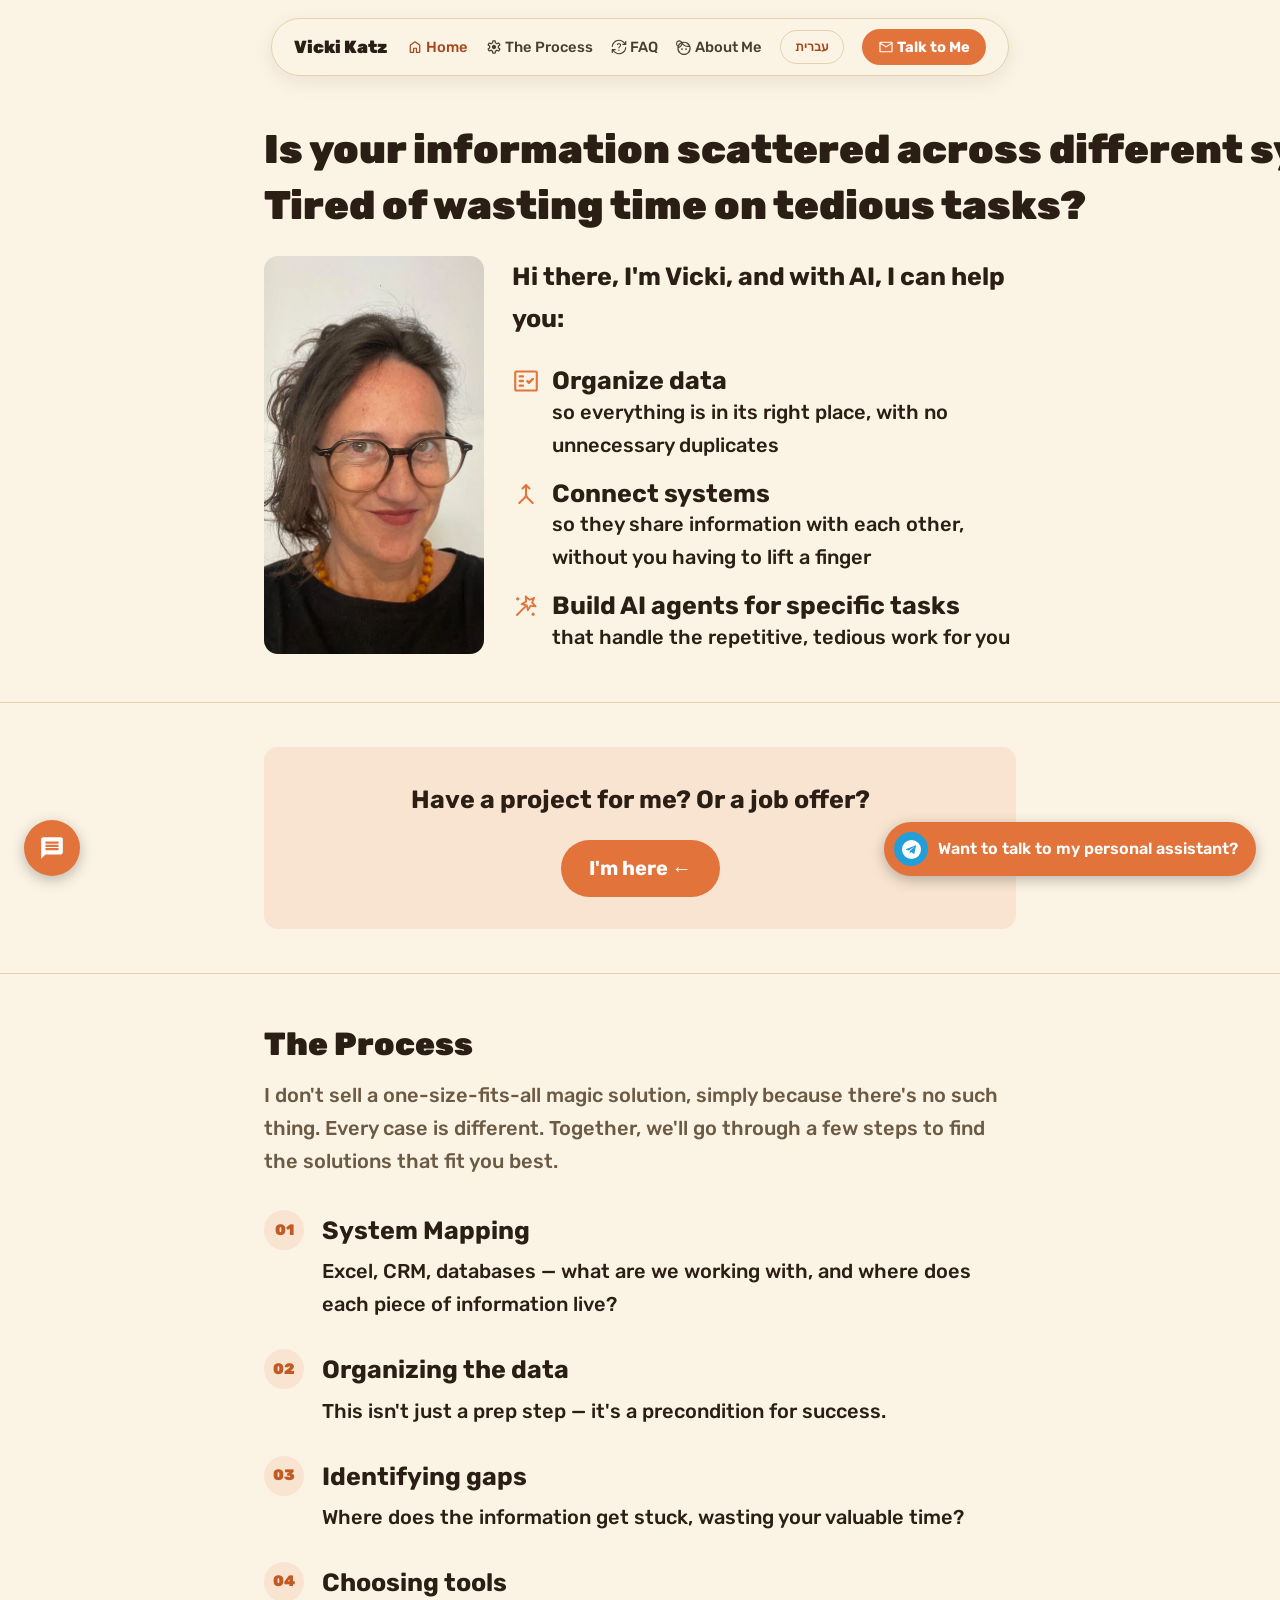
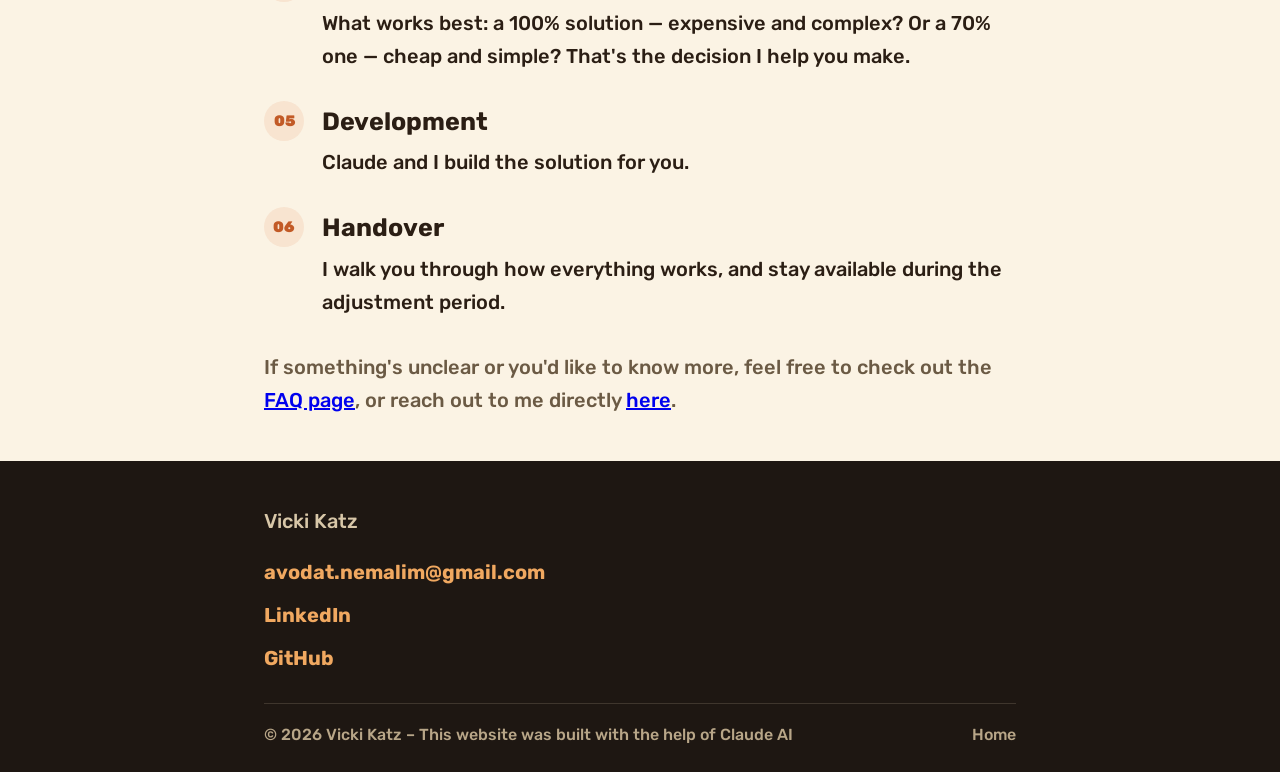
==== commit be4d6a96: "Add web-chat widget to the site Floating chat bubble + panel (site/js/webchat-widget.js, css/style.c" ====
--- a/en/index.html
+++ b/en/index.html
@@ -15,8 +15,11 @@
   <meta property="og:url" content="https://vickatz.com/en/index.html">
   <meta property="og:title" content="Vicki Katz — Sorting Out the Chaos Between Your Systems">
   <meta property="og:description" content="Vicki Katz helps small businesses and freelancers organize information scattered across systems, and builds AI agents for specific tasks.">
-  <meta property="og:image" content="https://vickatz.com/pics/new.jpeg">
+  <meta property="og:image" content="https://vickatz.com/pics/og-image.jpg">
+  <meta property="og:image:width" content="1200">
+  <meta property="og:image:height" content="630">
   <meta name="twitter:card" content="summary_large_image">
+  <meta name="twitter:image" content="https://vickatz.com/pics/og-image.jpg">
   <link rel="preconnect" href="https://fonts.googleapis.com">
   <link rel="preconnect" href="https://fonts.gstatic.com" crossorigin>
   <link href="https://fonts.googleapis.com/css2?family=Rubik:wght@400;500;700;900&display=swap" rel="stylesheet">
@@ -183,5 +186,6 @@
   </a>
 
   <script src="../js/scrollspy.js" defer></script>
+  <script src="../js/webchat-widget.js" defer></script>
 </body>
 </html>
--- a/css/style.css
+++ b/css/style.css
@@ -706,4 +706,188 @@
 
 .site-footer .footer-bottom a:hover {
   color: #F0A860;
+}
+
+/* ---------- Web-chat widget ---------- */
+/* מיקום מכוון: bottom-left, מול הבאנר של טלגרם (bottom-right) - שלב
+   ביניים לפני עדכון היררכיית הערוצים (ראו הערה ב-webchat-widget.js). */
+.webchat-launcher {
+  position: fixed;
+  bottom: 24px;
+  left: 24px;
+  z-index: 999;
+  width: 56px;
+  height: 56px;
+  border-radius: 50%;
+  border: none;
+  background: var(--accent);
+  color: #fff;
+  display: flex;
+  align-items: center;
+  justify-content: center;
+  cursor: pointer;
+  box-shadow: 0 4px 14px rgba(0, 0, 0, 0.25);
+  transition: transform 0.15s ease, box-shadow 0.15s ease, background 0.15s ease;
+}
+
+.webchat-launcher:hover,
+.webchat-launcher:focus-visible {
+  background: var(--accent-dark);
+  transform: scale(1.05);
+  box-shadow: 0 6px 18px rgba(0, 0, 0, 0.3);
+}
+
+.webchat-launcher-icon {
+  width: 26px;
+  height: 26px;
+  display: block;
+}
+
+.webchat-panel {
+  position: fixed;
+  bottom: 92px;
+  left: 24px;
+  z-index: 999;
+  width: 340px;
+  max-width: calc(100vw - 32px);
+  height: 460px;
+  max-height: calc(100vh - 140px);
+  display: flex;
+  flex-direction: column;
+  background: var(--bg);
+  border: 1px solid var(--border);
+  border-radius: var(--radius);
+  box-shadow: 0 10px 34px rgba(43, 30, 20, 0.28);
+  overflow: hidden;
+  opacity: 0;
+  transform: translateY(12px);
+  pointer-events: none;
+  transition: opacity 0.15s ease, transform 0.15s ease;
+}
+
+.webchat-panel.webchat-panel-open {
+  opacity: 1;
+  transform: translateY(0);
+  pointer-events: auto;
+}
+
+.webchat-header {
+  flex: 0 0 auto;
+  display: flex;
+  align-items: center;
+  justify-content: space-between;
+  padding: 14px 18px;
+  background: var(--dark-bg);
+  color: var(--dark-text);
+  font-weight: 700;
+  font-size: var(--fs-small);
+}
+
+.webchat-close {
+  background: transparent;
+  border: none;
+  color: inherit;
+  font-size: 1rem;
+  line-height: 1;
+  cursor: pointer;
+  padding: 4px;
+  opacity: 0.8;
+}
+
+.webchat-close:hover { opacity: 1; }
+
+.webchat-messages {
+  flex: 1 1 auto;
+  overflow-y: auto;
+  padding: 16px;
+  display: flex;
+  flex-direction: column;
+  gap: 10px;
+}
+
+.webchat-msg {
+  max-width: 82%;
+  padding: 9px 13px;
+  border-radius: 14px;
+  font-size: var(--fs-small);
+  line-height: 1.5;
+  overflow-wrap: break-word;
+}
+
+.webchat-msg-bot {
+  align-self: flex-start;
+  background: var(--surface);
+  color: var(--text);
+  border: 1px solid var(--border);
+}
+
+.webchat-msg-user {
+  align-self: flex-end;
+  background: var(--accent);
+  color: #fff;
+}
+
+.webchat-typing {
+  opacity: 0.75;
+  font-style: italic;
+}
+
+.webchat-form {
+  flex: 0 0 auto;
+  display: flex;
+  gap: 8px;
+  padding: 12px;
+  border-top: 1px solid var(--border);
+  background: var(--bg);
+}
+
+.webchat-input {
+  flex: 1 1 auto;
+  min-width: 0;
+  border: 1px solid var(--border);
+  border-radius: 999px;
+  padding: 9px 14px;
+  font-family: var(--font);
+  font-size: var(--fs-small);
+  background: #fff;
+  color: var(--text);
+}
+
+.webchat-input:focus-visible {
+  outline: 2px solid var(--accent);
+  outline-offset: 1px;
+}
+
+.webchat-send {
+  flex: 0 0 auto;
+  background: var(--accent);
+  color: #fff;
+  border: none;
+  border-radius: 999px;
+  padding: 9px 18px;
+  font-weight: 700;
+  font-size: var(--fs-small);
+  font-family: var(--font);
+  cursor: pointer;
+  transition: background 0.15s ease;
+}
+
+.webchat-send:hover { background: var(--accent-dark); }
+
+.webchat-send:disabled {
+  opacity: 0.6;
+  cursor: default;
+}
+
+@media (max-width: 600px) {
+  .webchat-launcher {
+    bottom: 16px;
+    left: 16px;
+  }
+
+  .webchat-panel {
+    bottom: 84px;
+    left: 16px;
+    width: calc(100vw - 32px);
+  }
 }
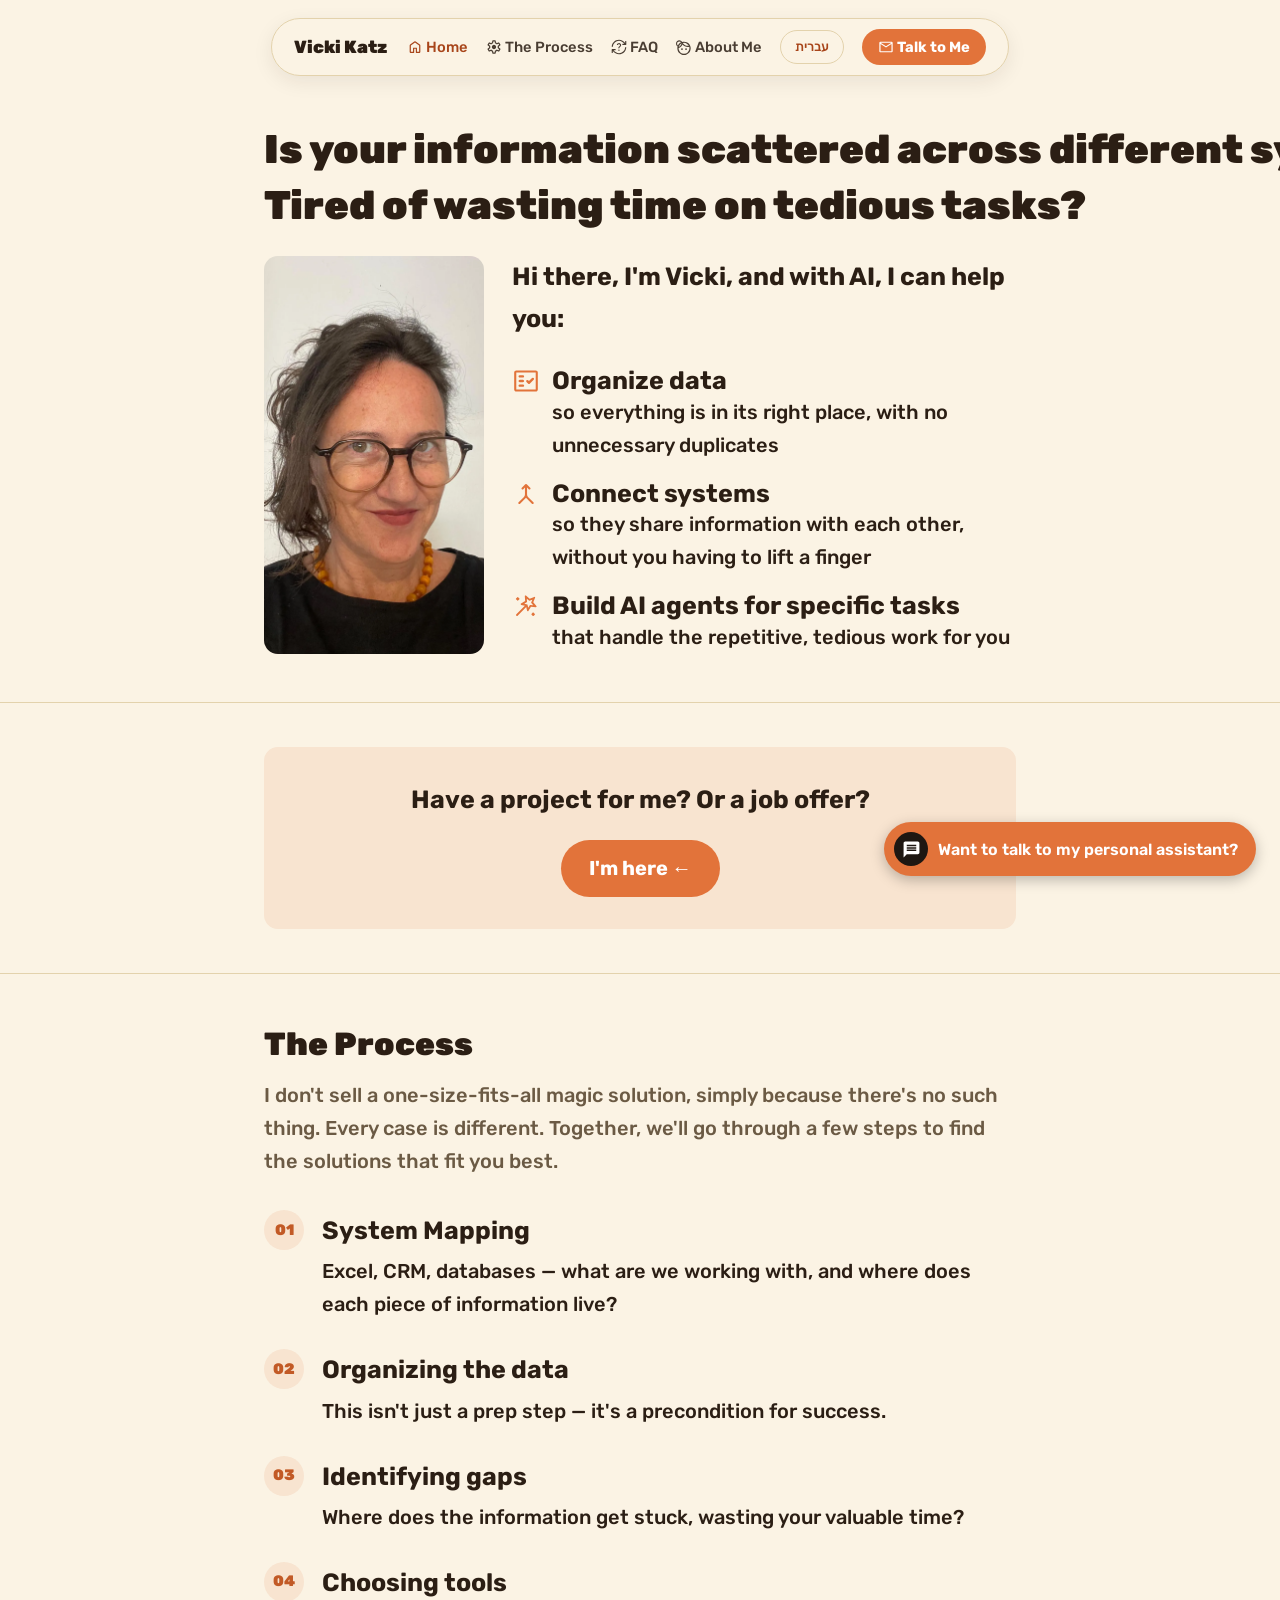
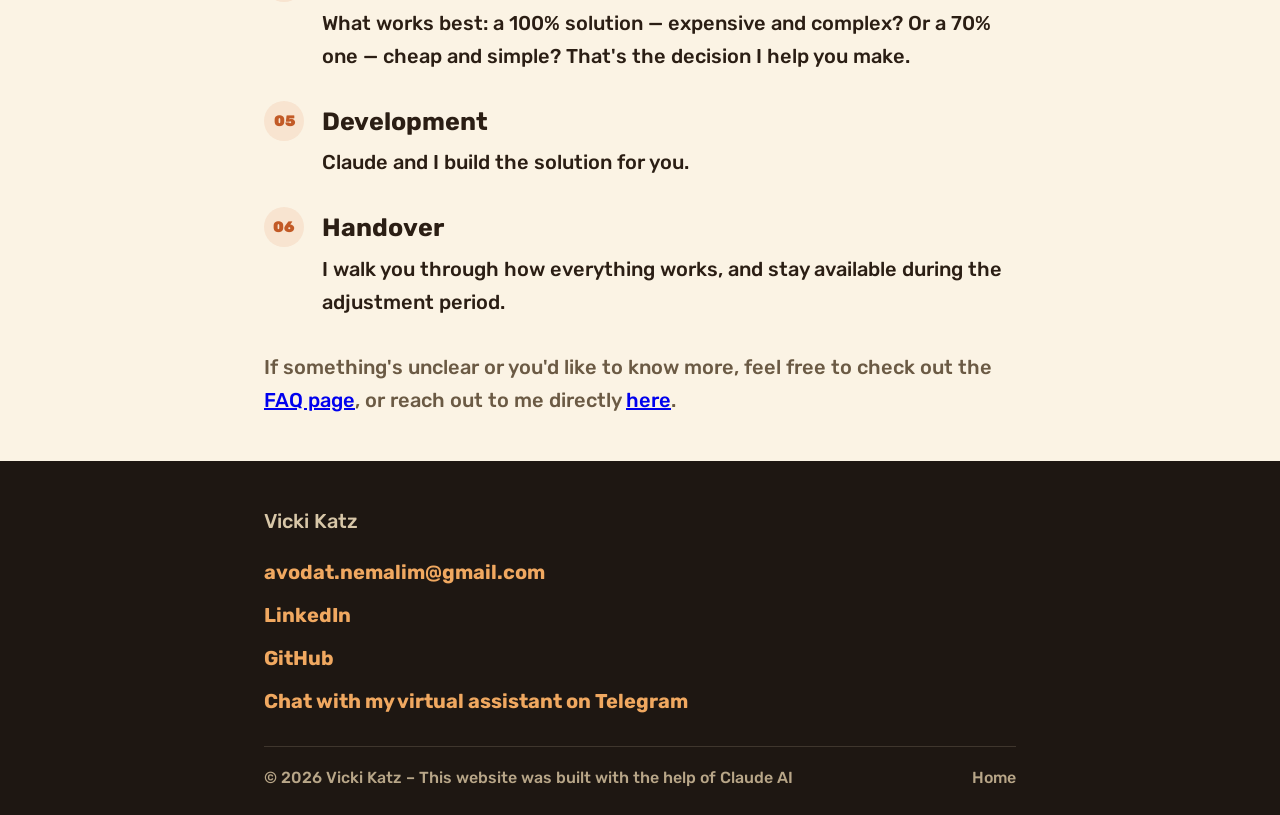
==== commit 2aca22d4: "Fix web-chat message alignment, swap CTA hierarchy with Telegram Message bubbles were flipped in RTL" ====
--- a/en/index.html
+++ b/en/index.html
@@ -170,6 +170,7 @@
         <li><a href="mailto:avodat.nemalim@gmail.com">avodat.nemalim@gmail.com</a></li>
         <li><a href="https://www.linkedin.com/in/vickatz-avodat-nemalim/" target="_blank" rel="noopener">LinkedIn</a></li>
         <li><a href="https://github.com/Barbalisious" target="_blank" rel="noopener">GitHub</a></li>
+        <li><a href="https://t.me/Robot_dinero_bot" target="_blank" rel="noopener">Chat with my virtual assistant on Telegram</a></li>
       </ul>
       <div class="footer-bottom">
         <span>© 2026 Vicki Katz – This website was built with the help of Claude AI</span>
@@ -178,12 +179,12 @@
     </div>
   </footer>
 
-  <a class="telegram-banner" href="https://t.me/Robot_dinero_bot" target="_blank" rel="noopener">
-    <span class="telegram-banner-icon">
-      <svg viewBox="0 0 240 240" aria-hidden="true"><path d="M120 0a120 120 0 1 0 0 240 120 120 0 0 0 0-240zm55.6 79.9-19 89.6c-1.4 6.4-5.2 8-10.6 5l-29.3-21.6-14.1 13.6c-1.6 1.6-2.9 2.9-6 2.9l2.1-30.2 55-49.7c2.4-2.1-.5-3.3-3.7-1.2l-68 42.8-29.3-9.1c-6.4-2-6.5-6.4 1.3-9.5l114.6-44.2c5.3-2 9.9 1.3 8.2 9.6z"/></svg>
+  <button type="button" id="webchat-cta-banner" class="chat-cta-banner">
+    <span class="chat-cta-icon">
+      <svg viewBox="0 -960 960 960" fill="currentColor" aria-hidden="true"><path d="M240-400h480v-80H240v80Zm0-120h480v-80H240v80Zm0-120h480v-80H240v80ZM80-80v-720q0-33 23.5-56.5T160-880h640q33 0 56.5 23.5T880-800v480q0 33-23.5 56.5T800-240H240L80-80Z"/></svg>
     </span>
     <span>Want to talk to my personal assistant?</span>
-  </a>
+  </button>
 
   <script src="../js/scrollspy.js" defer></script>
   <script src="../js/webchat-widget.js" defer></script>
--- a/css/style.css
+++ b/css/style.css
@@ -648,8 +648,11 @@
   text-decoration: none;
 }
 
-/* ---------- Telegram bot banner ---------- */
-.telegram-banner {
+/* ---------- Chat CTA banner (bottom-right) ---------- */
+/* עד 19.8.2026 זה היה קישור ישיר לטלגרם (.telegram-banner) - עכשיו זה
+   הכפתור שפותח את שיחת ה-web-chat בעמוד עצמו (ראו webchat-widget.js).
+   הניסוח נשאר זהה במכוון; טלגרם עצמו זז לאזכור משני בפוטר. */
+.chat-cta-banner {
   position: fixed;
   bottom: 24px;
   right: 24px;
@@ -659,6 +662,7 @@
   gap: 10px;
   max-width: calc(100vw - 32px);
   padding: 10px 18px 10px 10px;
+  border: none;
   border-radius: 999px;
   background: var(--accent);
   color: #fff;
@@ -666,18 +670,19 @@
   font-weight: 600;
   font-size: 16px;
   text-decoration: none;
+  cursor: pointer;
   box-shadow: 0 4px 14px rgba(0, 0, 0, 0.25);
   transition: transform 0.15s ease, box-shadow 0.15s ease, background 0.15s ease;
 }
 
-.telegram-banner:hover,
-.telegram-banner:focus-visible {
+.chat-cta-banner:hover,
+.chat-cta-banner:focus-visible {
   background: var(--accent-dark);
   transform: scale(1.03);
   box-shadow: 0 6px 18px rgba(0, 0, 0, 0.3);
 }
 
-.telegram-banner-icon {
+.chat-cta-icon {
   display: flex;
   align-items: center;
   justify-content: center;
@@ -685,17 +690,17 @@
   width: 34px;
   height: 34px;
   border-radius: 50%;
-  background: #229ED9;
-}
-
-.telegram-banner-icon svg {
+  background: var(--dark-bg);
+}
+
+.chat-cta-icon svg {
   width: 19px;
   height: 19px;
   fill: #fff;
 }
 
 @media (max-width: 600px) {
-  .telegram-banner {
+  .chat-cta-banner {
     bottom: 16px;
     right: 16px;
     left: 16px;
@@ -708,45 +713,12 @@
   color: #F0A860;
 }
 
-/* ---------- Web-chat widget ---------- */
-/* מיקום מכוון: bottom-left, מול הבאנר של טלגרם (bottom-right) - שלב
-   ביניים לפני עדכון היררכיית הערוצים (ראו הערה ב-webchat-widget.js). */
-.webchat-launcher {
-  position: fixed;
-  bottom: 24px;
-  left: 24px;
-  z-index: 999;
-  width: 56px;
-  height: 56px;
-  border-radius: 50%;
-  border: none;
-  background: var(--accent);
-  color: #fff;
-  display: flex;
-  align-items: center;
-  justify-content: center;
-  cursor: pointer;
-  box-shadow: 0 4px 14px rgba(0, 0, 0, 0.25);
-  transition: transform 0.15s ease, box-shadow 0.15s ease, background 0.15s ease;
-}
-
-.webchat-launcher:hover,
-.webchat-launcher:focus-visible {
-  background: var(--accent-dark);
-  transform: scale(1.05);
-  box-shadow: 0 6px 18px rgba(0, 0, 0, 0.3);
-}
-
-.webchat-launcher-icon {
-  width: 26px;
-  height: 26px;
-  display: block;
-}
-
+/* ---------- Web-chat widget (panel) ---------- */
+/* נפתח ליד ה-CTA שמפעיל אותו (.chat-cta-banner, bottom-right). */
 .webchat-panel {
   position: fixed;
   bottom: 92px;
-  left: 24px;
+  right: 24px;
   z-index: 999;
   width: 340px;
   max-width: calc(100vw - 32px);
@@ -806,6 +778,12 @@
 }
 
 .webchat-msg {
+  /* align-self קבוע ל-flex-start (לא stretch) כדי שההודעה תתכווץ לתוכן
+     שלה - המיקום האמיתי (ימין/שמאל) נקבע למטה ע"י margin-left/margin-right
+     פיזיים, לא ע"י flex-start/flex-end שהם "לוגיים" והופכים כיוון לפי
+     dir="rtl"/"ltr" של העמוד. רוצים תמיד: פונה מימין, בוט משמאל - בשתי
+     השפות, בלי היפוך. */
+  align-self: flex-start;
   max-width: 82%;
   padding: 9px 13px;
   border-radius: 14px;
@@ -815,14 +793,18 @@
 }
 
 .webchat-msg-bot {
-  align-self: flex-start;
+  margin-inline: 0;
+  margin-right: auto;
+  margin-left: 0;
   background: var(--surface);
   color: var(--text);
   border: 1px solid var(--border);
 }
 
 .webchat-msg-user {
-  align-self: flex-end;
+  margin-inline: 0;
+  margin-left: auto;
+  margin-right: 0;
   background: var(--accent);
   color: #fff;
 }
@@ -880,14 +862,9 @@
 }
 
 @media (max-width: 600px) {
-  .webchat-launcher {
-    bottom: 16px;
-    left: 16px;
-  }
-
   .webchat-panel {
     bottom: 84px;
-    left: 16px;
+    right: 16px;
     width: calc(100vw - 32px);
   }
 }
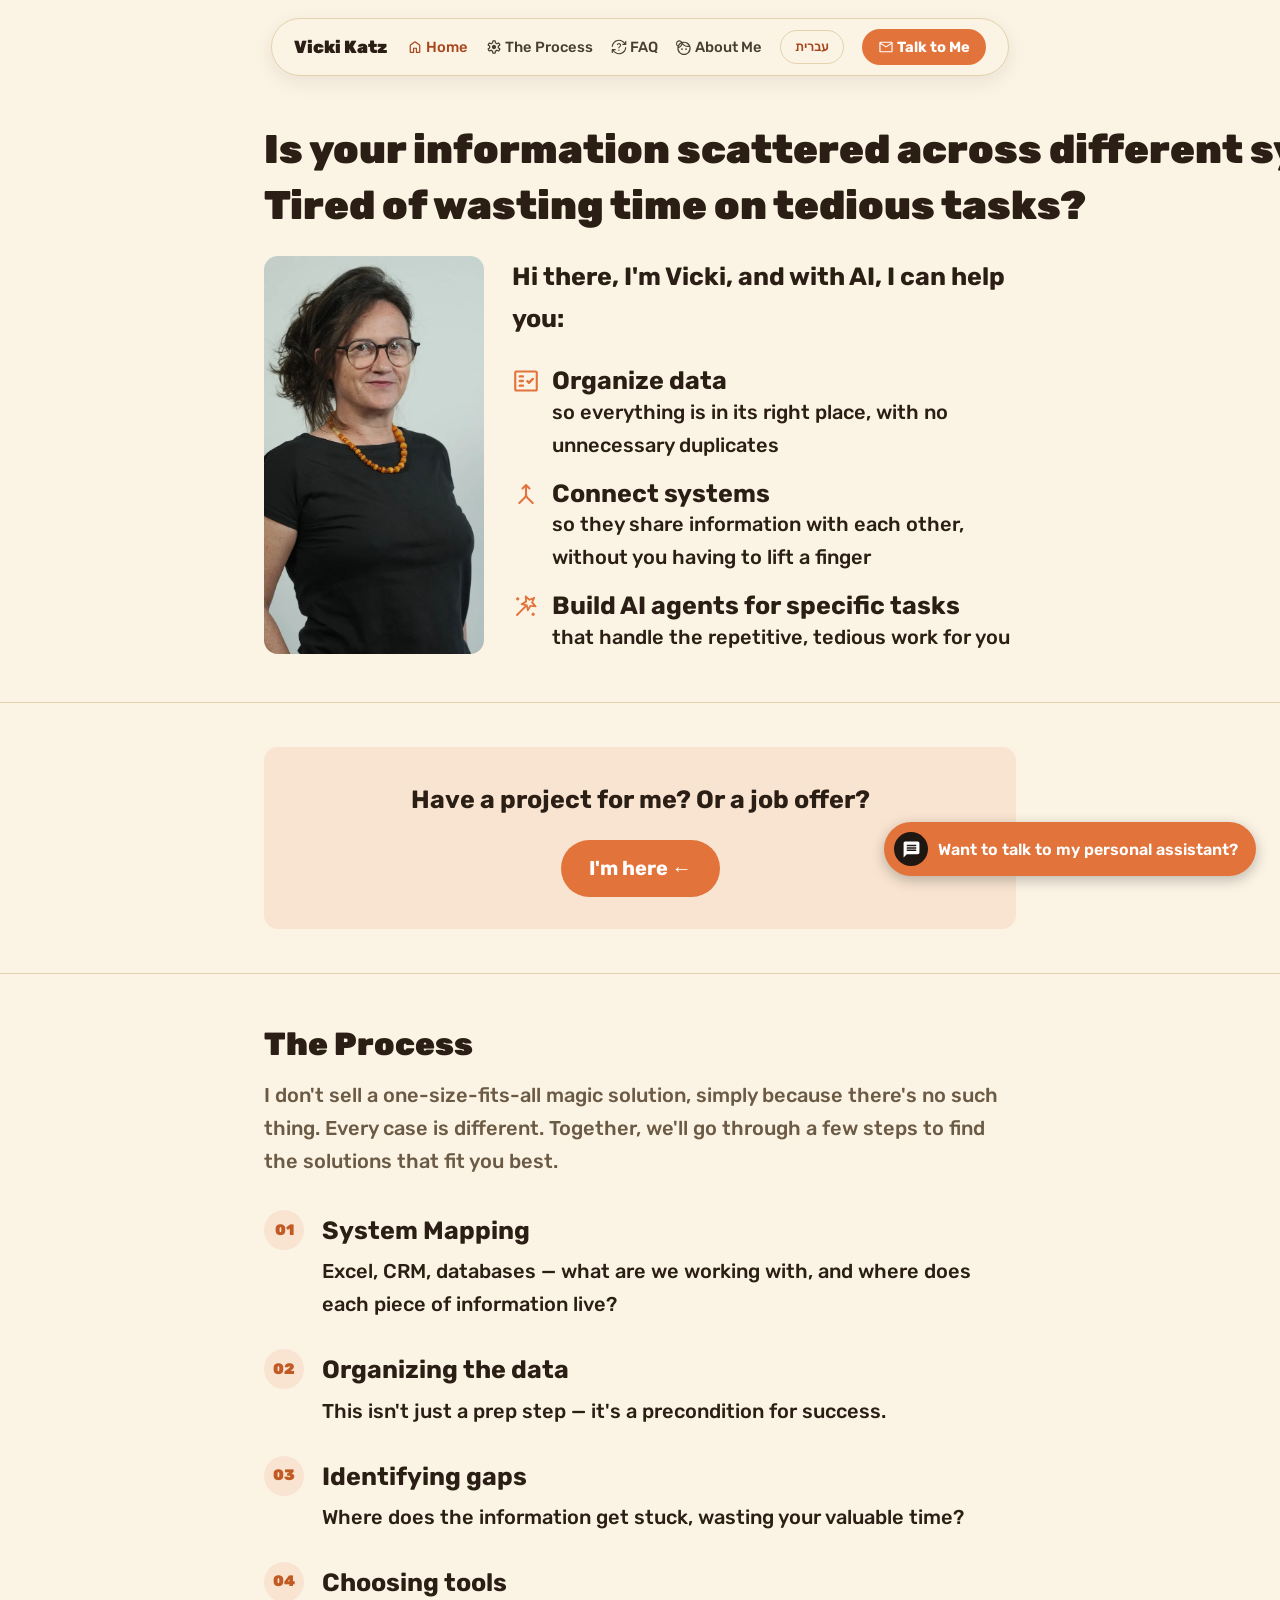
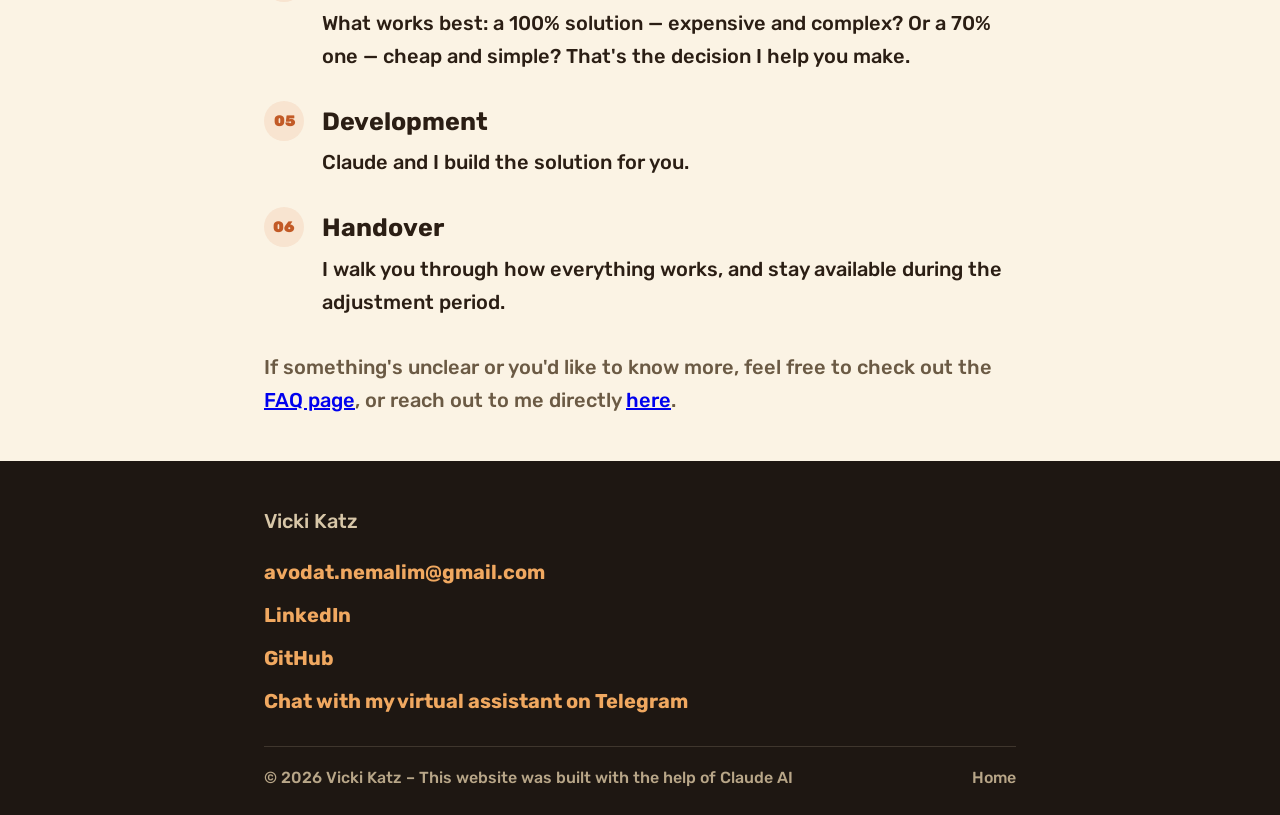
==== commit 55221e72: "Replace hero photo with tighter crop" ====
--- a/en/index.html
+++ b/en/index.html
@@ -2,7 +2,7 @@
 <html lang="en" dir="ltr">
 <head>
   <meta charset="UTF-8">
-  <meta name="viewport" content="width=device-width, initial-scale=1.0">
+  <meta name="viewport" content="width=device-width, initial-scale=1.0, interactive-widget=resizes-content">
   <title>Vicki Katz — Sorting Out the Chaos Between Your Systems</title>
   <meta name="description" content="Vicki Katz helps small businesses and freelancers organize information scattered across systems, and builds AI agents for specific tasks.">
   <link rel="canonical" href="https://vickatz.com/en/index.html">
@@ -23,7 +23,7 @@
   <link rel="preconnect" href="https://fonts.googleapis.com">
   <link rel="preconnect" href="https://fonts.gstatic.com" crossorigin>
   <link href="https://fonts.googleapis.com/css2?family=Rubik:wght@400;500;700;900&display=swap" rel="stylesheet">
-  <link rel="stylesheet" href="../css/style.css?v=18">
+  <link rel="stylesheet" href="../css/style.css?v=19">
   <link rel="icon" type="image/svg+xml" href="../favicon.svg">
   <script type="application/ld+json">
   {
@@ -69,7 +69,7 @@
           <div class="hero-portrait">
             <picture>
               <source srcset="../pics/new.webp" type="image/webp">
-              <img src="../pics/new.jpeg" alt="Vicki Katz" width="1200" height="1599">
+              <img src="../pics/new.jpeg" alt="Vicki Katz" width="900" height="1125">
             </picture>
           </div>
           <div class="hero-text">
@@ -187,6 +187,6 @@
   </button>
 
   <script src="../js/scrollspy.js" defer></script>
-  <script src="../js/webchat-widget.js" defer></script>
+  <script src="../js/webchat-widget.js?v=19" defer></script>
 </body>
 </html>
--- a/css/style.css
+++ b/css/style.css
@@ -862,9 +862,24 @@
 }
 
 @media (max-width: 600px) {
+  /* בנייד הפאנל הופך למודל מסך-מלא, ולא קופסה צפה עם bottom/height קבועים.
+     הסיבה: 100vh בדפדפני מובייל מחושב לפי ה-layout viewport, שלא מצטמצם
+     כשהמקלדת נפתחת - אז max-height ישן (calc(100vh - 140px)) נשאר "גבוה"
+     מדי ביחס למה שבאמת נראה מעל המקלדת, וההאדר + ההודעה הראשונה נדחקים
+     מעל לשטח הנראה. עם inset:0 + height מבוסס --webchat-vh (מחושב ב-JS
+     דרך visualViewport, ראו webchat-widget.js) הפאנל תמיד ממלא בדיוק את
+     השטח הנראה בפועל, מקלדת פתוחה או לא. */
   .webchat-panel {
-    bottom: 84px;
-    right: 16px;
-    width: calc(100vw - 32px);
+    top: 0;
+    right: 0;
+    left: 0;
+    bottom: 0;
+    width: 100%;
+    max-width: none;
+    height: 100vh; /* fallback לדפדפנים ישנים */
+    height: 100dvh; /* דורס אם dvh נתמך */
+    height: var(--webchat-vh, 100dvh); /* דורס אם JS חישב ערך מדויק */
+    max-height: none;
+    border-radius: 0;
   }
 }
